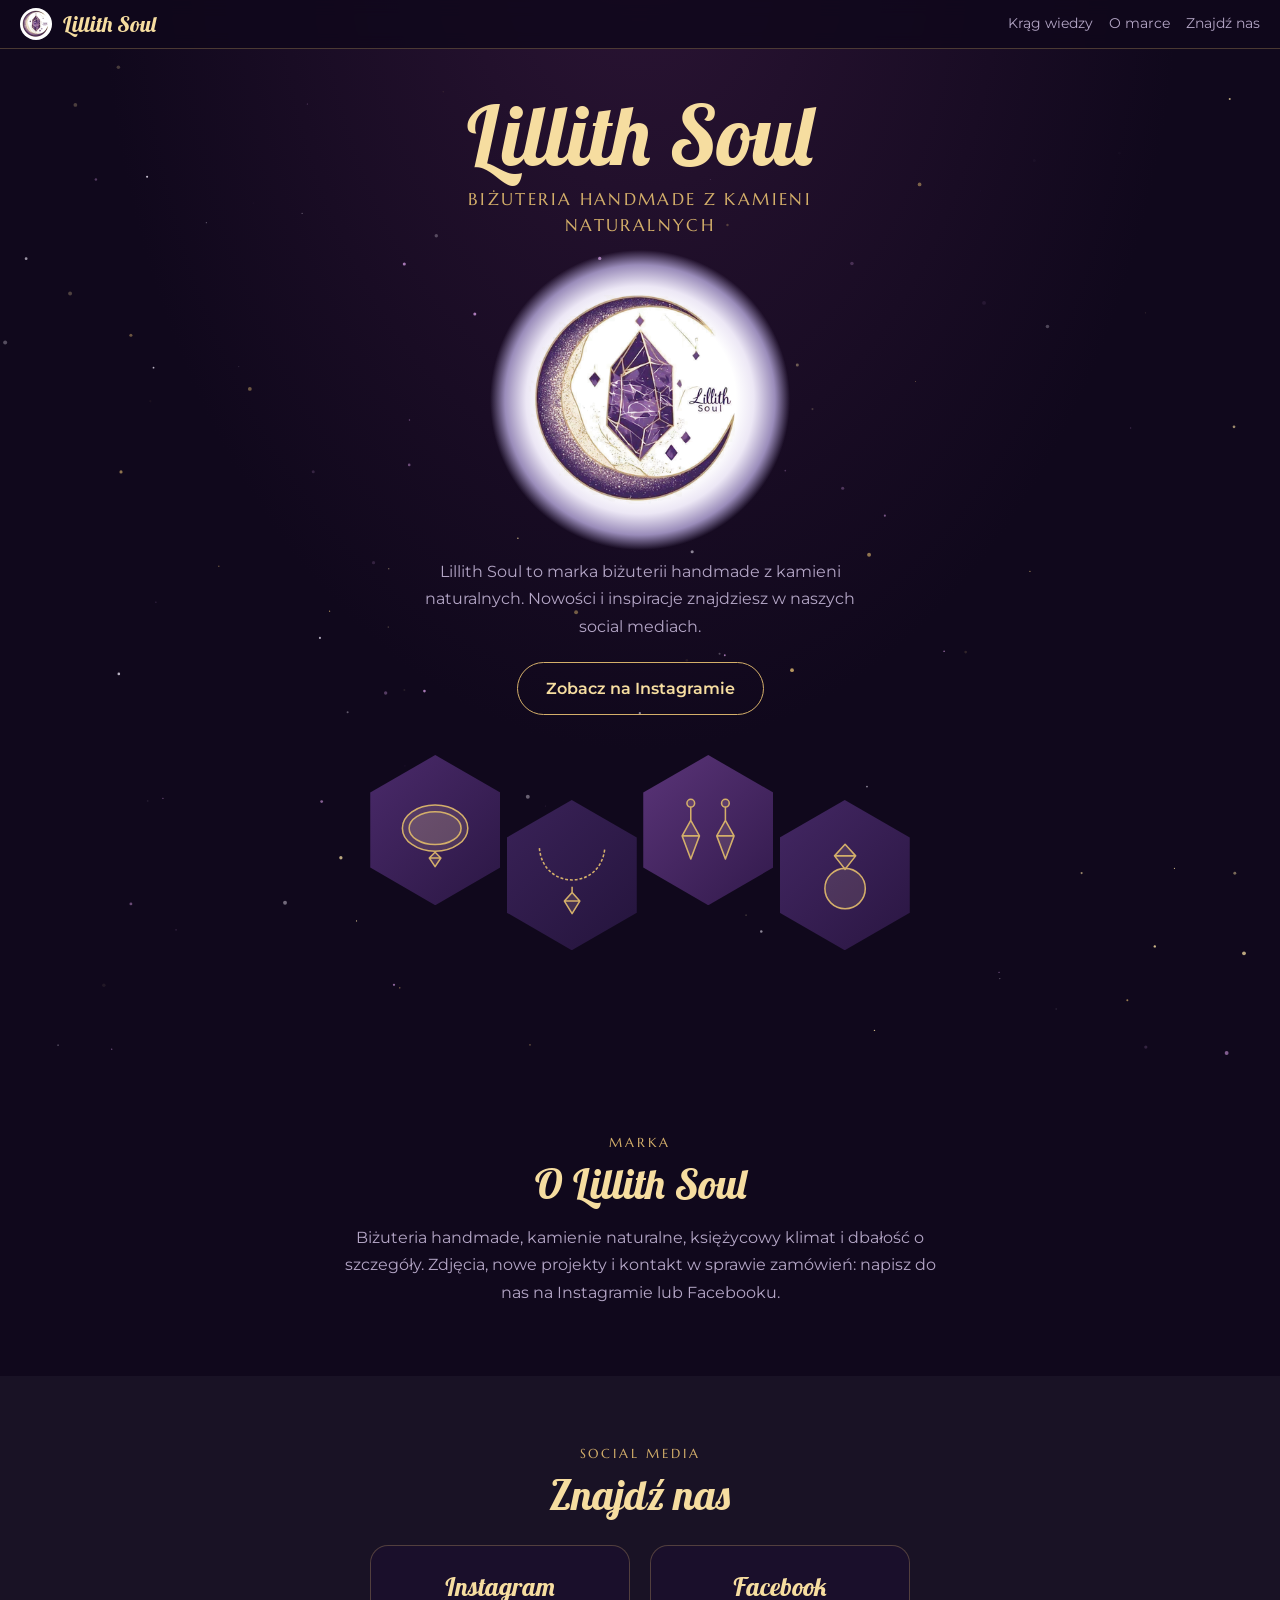
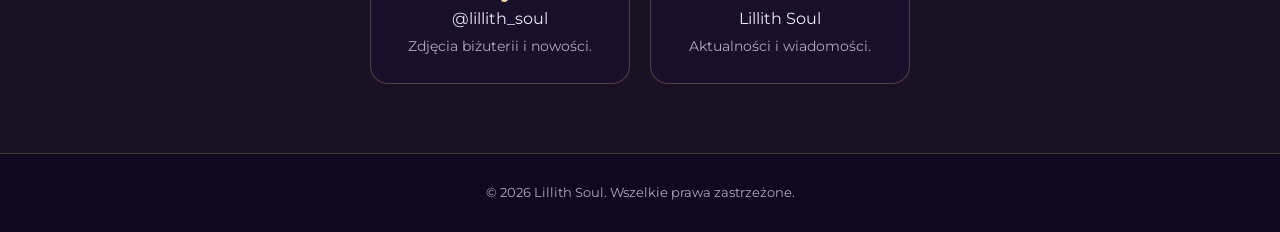
==== index.html @ b6d74898 "Publish site: Agat photo, WebP images" ====
<!doctype html>
<html lang="pl">
<head>
  <meta charset="utf-8">
  <meta name="viewport" content="width=device-width, initial-scale=1">
  <title>Lillith Soul: biżuteria handmade z kamieni naturalnych</title>
  <meta name="description" content="Lillith Soul to marka biżuterii handmade z kamieni naturalnych. Zobacz nas na Instagramie i Facebooku.">
  <meta name="theme-color" content="#10081C">
  <link rel="icon" type="image/png" href="images/favicon.png">
  <link rel="canonical" href="https://lillith-soul.github.io/">

  <meta property="og:type" content="website">
  <meta property="og:url" content="https://lillith-soul.github.io/">
  <meta property="og:locale" content="pl_PL">
  <meta property="og:site_name" content="Lillith Soul">
  <meta property="og:title" content="Lillith Soul">
  <meta property="og:description" content="Biżuteria handmade z kamieni naturalnych.">
  <meta property="og:image" content="https://lillith-soul.github.io/images/emblem.png">
  <link rel="preconnect" href="https://fonts.googleapis.com">
  <link rel="preconnect" href="https://fonts.gstatic.com" crossorigin>
  <link href="https://fonts.googleapis.com/css2?family=Lobster+Two:ital,wght@1,700&family=Marcellus&family=Montserrat:wght@400;600&display=swap" rel="stylesheet">
  <link rel="stylesheet" href="style.css">
  <script>document.documentElement.classList.add('js')</script>
  <script src="script.js" defer></script>
</head>
<body>
  <div class="progress" aria-hidden="true"></div>

  <nav class="nav" aria-label="Menu główne">
    <a class="nav-brand" href="#top"><img src="images/emblem-64.webp" width="32" height="32" alt=""><span>Lillith Soul</span></a>
    <div class="nav-right">

      <a href="krag-wiedzy/">Krąg wiedzy</a>
      <a href="#about">O marce</a>
      <a href="#follow">Znajdź nas</a>

    </div>
  </nav>

  <header class="hero" id="top">
    <canvas class="hero-sky" aria-hidden="true"></canvas>
    <div class="hero-grid">
      <div class="hero-text">
        <h1 class="reveal">Lillith Soul</h1>
        <p class="lead reveal">Biżuteria handmade z kamieni naturalnych</p>
        <div class="emblem-glow" data-parallax="16"><img class="emblem" src="images/emblem-720.webp" srcset="images/emblem-360.webp 360w, images/emblem-720.webp 720w" sizes="(max-width: 400px) 70vw, 252px" width="720" height="720" alt="Logo Lillith Soul: fioletowy półksiężyc i ametyst" fetchpriority="high" decoding="async"></div>
        <p class="intro reveal">Lillith Soul to marka biżuterii handmade z kamieni naturalnych. Nowości i inspiracje znajdziesz w naszych social mediach.</p>
        <a class="btn reveal" href="https://www.instagram.com/lillith_soul" rel="noopener">Zobacz na Instagramie</a>
      </div>
      <div class="hexes" aria-hidden="true">
        <div class="hex hx1" data-parallax="22"><svg viewBox="0 0 100 100"><!-- bracelet --><ellipse cx="50" cy="48" rx="34" ry="24"/><ellipse cx="50" cy="48" rx="27" ry="17"/><path d="M50 73 56 79 50 88 44 79Z M44 79H56"/></svg></div>
        <div class="hex hx2" data-parallax="30"><svg viewBox="0 0 100 100"><!-- necklace --><path d="M16 22C20 66 80 66 84 22" fill="none" stroke-dasharray="3 2"/><path d="M50 62V68 M50 68 58 77 50 90 42 77Z M42 77H58"/></svg></div>
        <div class="hex hx3" data-parallax="14"><svg viewBox="0 0 100 100"><!-- earrings --><circle cx="32" cy="22" r="4"/><path d="M32 26V40 M32 40 41 56 32 80 23 56Z M23 56H41"/><circle cx="68" cy="22" r="4"/><path d="M68 26V40 M68 40 77 56 68 80 59 56Z M59 56H77"/></svg></div>
        <div class="hex hx4" data-parallax="26"><svg viewBox="0 0 100 100"><!-- ring --><circle cx="50" cy="64" r="21"/><path d="M50 18 61 30 50 44 39 30Z M39 30H61"/></svg></div>
      </div>
    </div>
  </header>

  <section class="section" id="about">
    <p class="eyebrow reveal">Marka</p>
    <h2 class="reveal">O Lillith Soul</h2>
    <p class="text reveal">Biżuteria handmade, kamienie naturalne, księżycowy klimat i dbałość o szczegóły. Zdjęcia, nowe projekty i kontakt w sprawie zamówień: napisz do nas na Instagramie lub Facebooku.</p>
  </section>

  <section class="section alt" id="follow">
    <p class="eyebrow reveal">Social media</p>
    <h2 class="reveal">Znajdź nas</h2>
    <div class="cards">
      <a class="card reveal" href="https://www.instagram.com/lillith_soul" rel="noopener"><strong>Instagram</strong><span>@lillith_soul</span><em>Zdjęcia biżuterii i nowości.</em></a>
      <a class="card reveal" href="https://www.facebook.com/profile.php?id=61554640782838" rel="noopener"><strong>Facebook</strong><span>Lillith Soul</span><em>Aktualności i wiadomości.</em></a>
    </div>
  </section>

  <footer class="footer"><p>&copy; 2026 Lillith Soul. Wszelkie prawa zastrzeżone.</p></footer>

  <dialog class="lightbox"><button type="button" class="lightbox-close" aria-label="Zamknij">&times;</button><img alt=""></dialog>
</body>
</html>
---- style.css ----
:root{--bg:#10081c;--bg2:#1a0f2b;--gold:#d4af6a;--gold-l:#f6dda0;--text:#efe8f6;--muted:#b4a6c6;--line:rgba(212,175,106,.3)}
*{box-sizing:border-box}html{scroll-behavior:smooth;background:#10081c}
body{margin:0;min-height:100vh;color:var(--text);font:400 16px/1.7 Montserrat,system-ui,sans-serif;background:radial-gradient(ellipse at 50% -10%,#2b1434 0,var(--bg) 60%) fixed}
h1,h2{margin:0;font-weight:400}
a{color:inherit;text-decoration:none}
.nav{position:sticky;top:0;z-index:5;display:flex;justify-content:space-between;align-items:center;gap:12px;padding:8px 20px;background:rgba(16,8,28,.85);backdrop-filter:blur(8px);border-bottom:1px solid var(--line)}
.nav-brand{display:flex;align-items:center;gap:10px;font:italic 700 1.4rem "Lobster Two",cursive;color:var(--gold-l)}
.nav-brand img{background:#fff;border-radius:50%}
.nav-right{display:flex;align-items:center;gap:16px;font-size:.85rem;flex-wrap:wrap;justify-content:flex-end}
.nav-right a{color:var(--muted)}.nav-right a:hover,.nav-right a[aria-current]{color:var(--gold-l)}
.hero{padding:40px 20px 70px}
.hero-grid{max-width:1000px;margin:0 auto;display:grid;grid-template-columns:1fr;justify-items:center;gap:40px}
.hero-text{text-align:center}
.hero h1{font:italic 700 clamp(3.2rem,8vw,5.2rem)/1.1 "Lobster Two",cursive;color:var(--gold-l)}
.lead{font:400 1.05rem/1.6 Marcellus,Georgia,serif;letter-spacing:.14em;text-transform:uppercase;color:var(--gold);margin:6px auto 10px;max-width:420px}
.emblem-glow{width:min(300px,80vw);aspect-ratio:1;margin:0 auto;display:grid;place-items:center;background:radial-gradient(circle closest-side,#fff 0,#fff 64%,#ece7f5 76%,#9a8cba 90%,rgba(90,70,140,0) 100%)}
.emblem{width:84%;height:auto}
.intro{max-width:460px;margin:8px auto 22px;color:var(--muted)}
.btn{display:inline-block;padding:12px 28px;border-radius:999px;border:1px solid var(--gold);color:var(--gold-l);font-weight:600;transition:.2s}
.btn:hover{background:var(--gold);color:var(--bg)}
/* hexagon cluster, echoing the Facebook banner (pointy-top hexagons, decorative) */
.hexes{--w:130px;--h:calc(var(--w)*1.1547);display:flex;justify-content:center;align-items:flex-start;gap:calc(var(--w)*.05);padding-bottom:calc(var(--h)*.3);margin:0 auto}
.hex{width:var(--w);height:var(--h);clip-path:polygon(50% 0,100% 25%,100% 75%,50% 100%,0 75%,0 25%);display:grid;place-items:center}
.hex svg{width:74%;fill:rgba(246,221,160,.12);stroke:var(--gold);stroke-width:1.6;stroke-linejoin:round;fill-rule:evenodd}
.hx1{background:linear-gradient(135deg,#4a2a6a,#2b1744)}
.hx2{margin-top:calc(var(--h)*.3);background:linear-gradient(135deg,#3a2258,#24143c)}
.hx3{background:linear-gradient(135deg,#5a3478,#321a4c)}
.hx4{margin-top:calc(var(--h)*.3);background:linear-gradient(135deg,#432763,#2a1642)}
.section{padding:70px 20px;text-align:center}.alt{background:rgba(255,255,255,.04)}
.eyebrow{margin:0 0 6px;font:400 .8rem Marcellus,serif;letter-spacing:.22em;text-transform:uppercase;color:var(--gold)}
.section h2{font:italic 700 2.6rem "Lobster Two",cursive;margin-bottom:14px;color:var(--gold-l)}
.text{max-width:620px;margin:0 auto;color:var(--muted)}
.cards{display:flex;gap:20px;justify-content:center;flex-wrap:wrap;margin-top:24px}
.card{display:flex;flex-direction:column;gap:2px;width:260px;padding:24px;border:1px solid var(--line);border-radius:18px;background:var(--bg2);transition:.2s}
.card:hover{border-color:var(--gold);box-shadow:0 10px 30px rgba(0,0,0,.35),0 0 24px rgba(212,175,106,.12)}
.card strong{font:italic 700 1.6rem "Lobster Two",cursive;color:var(--gold-l)}
.card em{font-style:normal;color:var(--muted);font-size:.9rem}
.footer{padding:28px 20px;text-align:center;color:var(--muted);font-size:.8rem;border-top:1px solid var(--line)}
.footer p{margin:0}
/* interactivity */
.progress{position:fixed;top:0;left:0;right:0;height:3px;z-index:20;background:linear-gradient(90deg,var(--gold),var(--gold-l));transform:scaleX(0);transform-origin:left}
.nav.is-scrolled{box-shadow:0 6px 24px rgba(0,0,0,.4)}
.nav-right a.is-current{color:var(--gold-l)}
.hero{position:relative;overflow:hidden}
.hero-sky{position:absolute;inset:0;width:100%;height:100%;pointer-events:none}
.hero-grid{position:relative;z-index:1}
.js .reveal{opacity:0;translate:0 24px;transition:opacity .7s var(--d,0s),translate .7s var(--d,0s)}
.js .reveal.is-in{opacity:1;translate:0 0}
.hex{animation:hexfloat 7s ease-in-out infinite;transition:filter .3s}
.hx2{animation-delay:-1.8s}.hx3{animation-delay:-3.6s}.hx4{animation-delay:-5.4s}
.hex:hover{filter:brightness(1.25)}
@keyframes hexfloat{50%{transform:translateY(-8px)}}
.card{position:relative;overflow:hidden;transform:perspective(900px) rotateX(var(--rx,0deg)) rotateY(var(--ry,0deg));transition:transform .15s ease-out,border-color .2s,box-shadow .2s}
.card::after{content:"";position:absolute;inset:0;pointer-events:none;opacity:0;transition:opacity .25s;background:radial-gradient(circle at var(--mx,50%) var(--my,50%),rgba(246,221,160,.16),transparent 55%)}
.card:hover::after{opacity:1}
.is-hidden{display:none!important}
.filters{display:flex;gap:10px;justify-content:center;flex-wrap:wrap;margin:6px 0 8px}
.chip{font:600 .85rem Montserrat,sans-serif;padding:8px 18px;border-radius:999px;border:1px solid var(--line);background:transparent;color:var(--muted);cursor:pointer;transition:.2s}
.chip:hover{border-color:var(--gold);color:var(--gold-l)}
.chip.is-active{background:var(--gold);border-color:var(--gold);color:var(--bg)}
.grid{max-width:1000px;margin:24px auto 0;display:grid;grid-template-columns:repeat(auto-fit,minmax(260px,300px));justify-content:center;gap:22px;text-align:left}
.grid .card{width:auto;gap:10px}
.grid .card h3{margin:0;font:italic 700 1.5rem "Lobster Two",cursive;color:var(--gold-l)}
.grid .card p{margin:0;color:var(--muted);font-size:.92rem}
.grid .btn{align-self:flex-start;margin-top:auto;padding:9px 20px;font-size:.85rem}
.card-media{display:block;width:100%;padding:0;border:0;background:none;border-radius:12px;overflow:hidden;cursor:zoom-in}
.card-media img{display:block;width:100%;aspect-ratio:1;object-fit:cover;transition:transform .5s}
.card:hover .card-media img{transform:scale(1.05)}
.lightbox{border:0;padding:0;background:transparent;max-width:min(92vw,900px);max-height:92vh;overflow:visible}
.lightbox::backdrop{background:rgba(10,4,20,.88)}
.lightbox img{display:block;max-width:100%;max-height:88vh;border-radius:12px;margin:auto}
.lightbox-close{position:absolute;top:-14px;right:-14px;width:36px;height:36px;border-radius:50%;border:1px solid var(--gold);background:var(--bg);color:var(--gold-l);font-size:1.3rem;line-height:1;cursor:pointer}
@media (prefers-reduced-motion:reduce){.hex{animation:none}.card{transition:none}.js .reveal{opacity:1;translate:none;transition:none}}
@media (max-width:820px){
  .hero-grid{gap:24px}
  .hexes{--w:68px}
}
/* "Krag wiedzy" page */
.page{max-width:1000px;margin:0 auto;padding:70px 20px 90px;text-align:center}
.page-title{font:italic 700 clamp(3rem,8vw,4.6rem)/1.15 "Lobster Two",cursive;color:var(--gold-l);margin:0 0 24px}
.page .text{max-width:560px;margin:0 auto 36px;color:var(--muted)}
.article{text-align:left;margin:0 0 36px;padding:26px;border:1px solid var(--line);border-radius:18px;background:var(--bg2)}
.article h2{margin:0 0 10px;font:italic 700 1.7rem "Lobster Two",cursive;color:var(--gold-l)}
.article p{margin:0 0 12px;color:var(--muted)}
.article p:last-child{margin-bottom:0}
.kcols{display:grid;grid-template-columns:210px 1fr;gap:44px;margin:34px 0 40px;text-align:left}
.kcats{display:flex;flex-direction:column;gap:1px;align-self:start;max-height:max(240px,calc(100vh - 370px));overflow-y:auto;overscroll-behavior:contain;padding-right:6px;padding-bottom:18px;scrollbar-width:thin;scrollbar-color:rgba(212,175,106,.45) transparent;-webkit-mask-image:linear-gradient(#000 calc(100% - 26px),transparent);mask-image:linear-gradient(#000 calc(100% - 26px),transparent)}
.kcats::-webkit-scrollbar{width:5px}.kcats::-webkit-scrollbar-thumb{background:rgba(212,175,106,.45);border-radius:3px}
.kcats a{padding:6px 14px;border-left:2px solid var(--line);color:var(--muted);font:400 1rem Marcellus,Georgia,serif;letter-spacing:.06em;transition:.2s}
.kcats a:hover{color:var(--gold-l);border-left-color:var(--gold)}
.kcats a.is-active{color:var(--gold-l);border-left-color:var(--gold);background:linear-gradient(90deg,rgba(212,175,106,.14),transparent)}
.kpanel h2{margin:0 0 14px;font:italic 700 2.1rem "Lobster Two",cursive;color:var(--gold-l)}
.kpanel .text{margin:0;max-width:none;color:var(--muted)}
.kpanel .article{margin:0 0 22px}
.kpanel .article h3{margin:0 0 10px;font:italic 700 1.4rem "Lobster Two",cursive;color:var(--gold-l)}
.kpanel[hidden]{display:none}
@media (max-width:700px){
  .kcols{grid-template-columns:1fr;gap:20px}
  .kcats{flex-direction:row;flex-wrap:wrap;max-height:none;overflow:visible;padding:0;-webkit-mask-image:none;mask-image:none}
  .kcats a{border-left:0;border-bottom:2px solid var(--line);padding:8px 14px}
  .kcats a:hover,.kcats a.is-active{border-bottom-color:var(--gold)}
}
.kcats a{font-size:.95rem}
.ksearch{display:none;max-width:460px;margin:26px auto 0}
.js .ksearch{display:block}
.ksearch input{width:100%;padding:12px 20px;border-radius:999px;border:1px solid var(--line);background:var(--bg2);color:var(--text);font:400 1rem Montserrat,sans-serif;outline:none;transition:border-color .2s,box-shadow .2s}
.ksearch input::placeholder{color:var(--muted)}
.ksearch input:focus{border-color:var(--gold);box-shadow:0 0 0 3px rgba(212,175,106,.15)}
.knone[hidden]{display:none}
/* stone description: text on the left, picture on the right */
.kstone{display:grid;grid-template-columns:1fr minmax(240px,420px);gap:40px;align-items:start}
.ksub{margin:0 0 16px;font:italic 700 1.7rem/1.2 "Lobster Two",cursive;color:var(--gold)}
.kdesc{margin:0 0 12px;color:var(--text);font-size:1.02rem;line-height:1.85}
.kstone-img{margin:0}
.kstone-img img{display:block;width:100%;height:auto;filter:drop-shadow(0 14px 28px rgba(0,0,0,.5))}
@media (max-width:700px){
  .kstone{grid-template-columns:1fr;gap:24px}
  .kstone-img{max-width:280px;margin:0 auto}
}
/* real photos (black studio background): blend the black into the page, round the corners */
.kstone-img.is-photo img{filter:none;mix-blend-mode:screen;border-radius:14px}
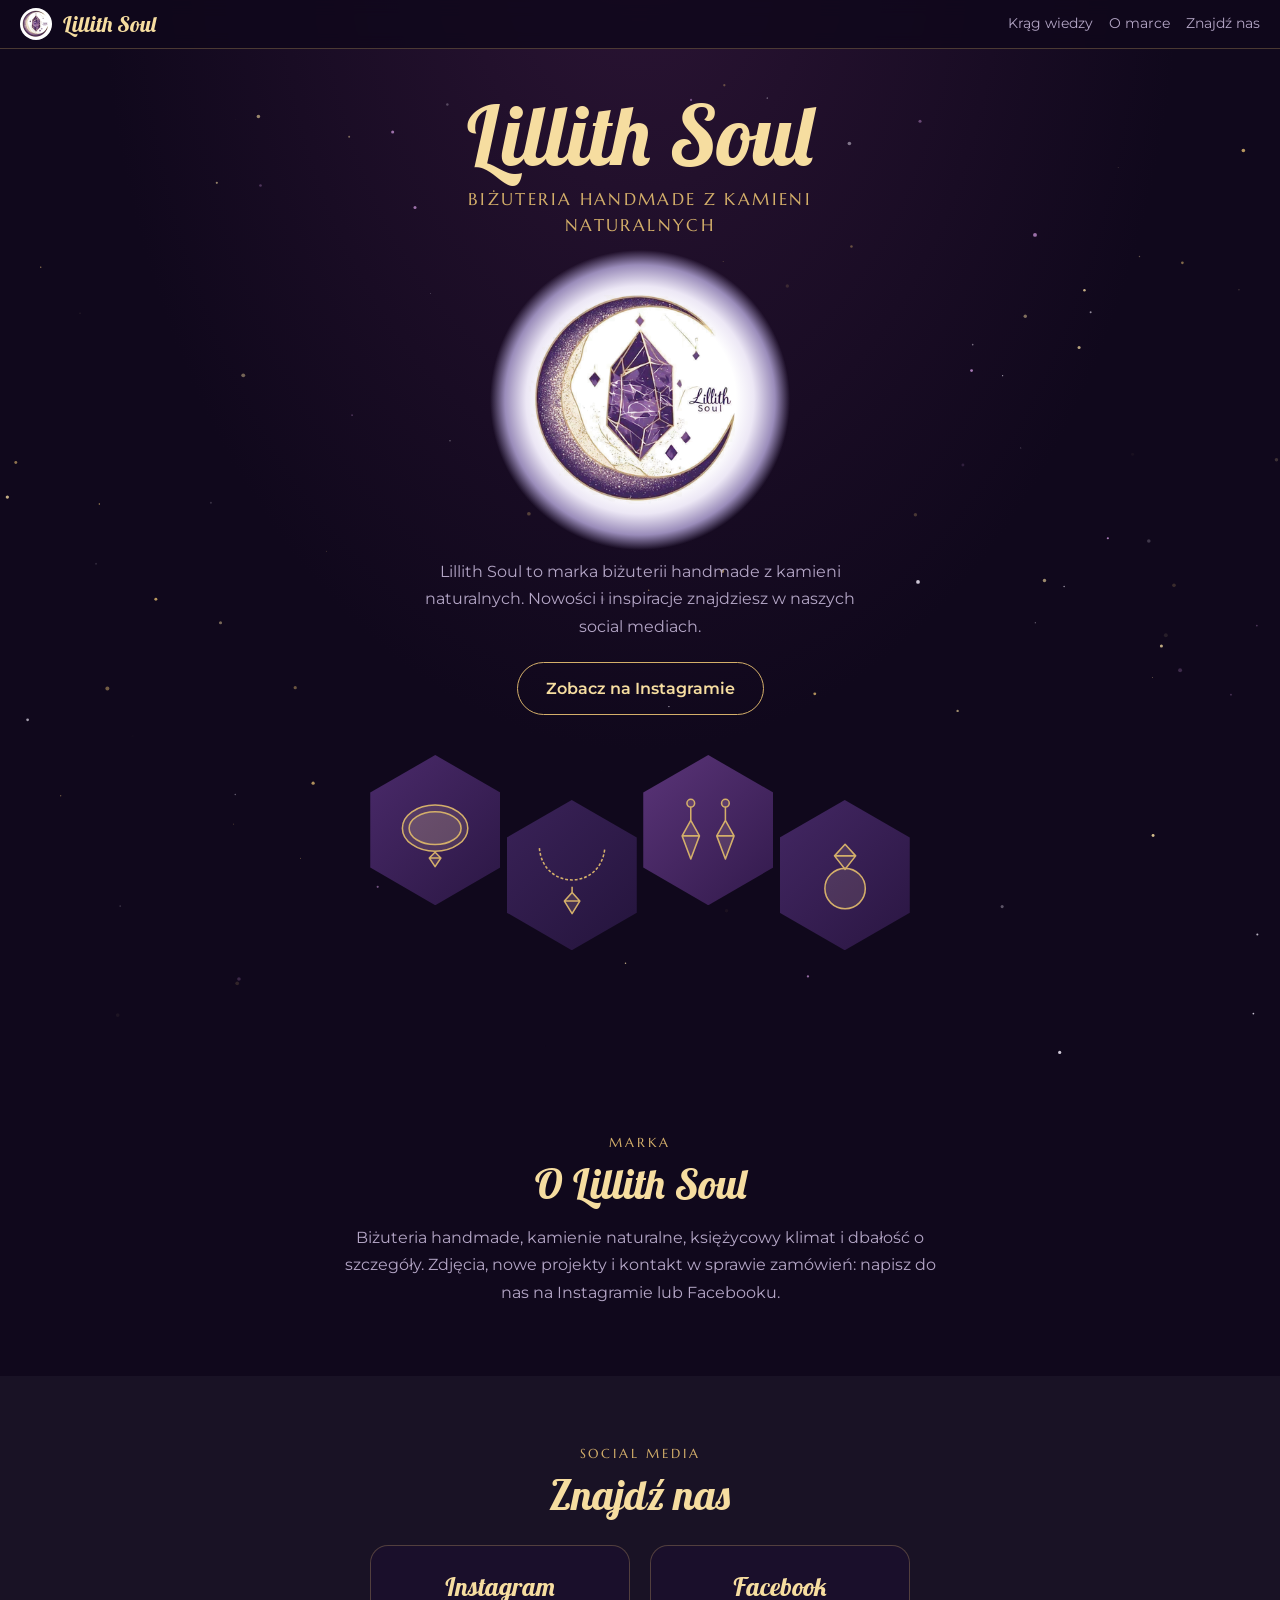
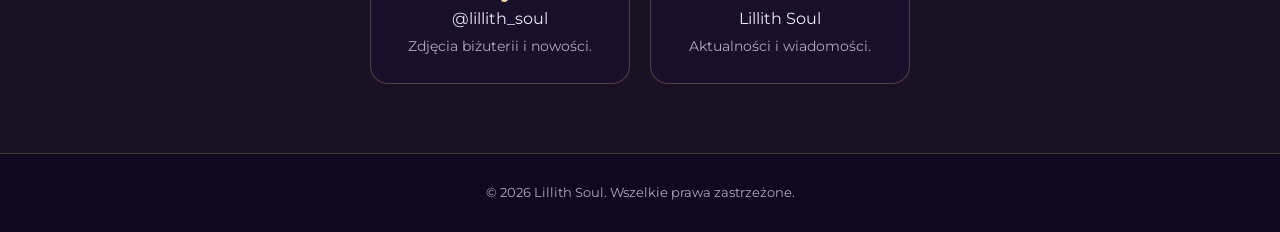
==== commit 1e899cb2: "Home: earrings hexagon opens a photo" ====
--- a/index.html
+++ b/index.html
@@ -50,7 +50,7 @@
       <div class="hexes" aria-hidden="true">
         <div class="hex hx1" data-parallax="22"><svg viewBox="0 0 100 100"><!-- bracelet --><ellipse cx="50" cy="48" rx="34" ry="24"/><ellipse cx="50" cy="48" rx="27" ry="17"/><path d="M50 73 56 79 50 88 44 79Z M44 79H56"/></svg></div>
         <div class="hex hx2" data-parallax="30"><svg viewBox="0 0 100 100"><!-- necklace --><path d="M16 22C20 66 80 66 84 22" fill="none" stroke-dasharray="3 2"/><path d="M50 62V68 M50 68 58 77 50 90 42 77Z M42 77H58"/></svg></div>
-        <div class="hex hx3" data-parallax="14"><svg viewBox="0 0 100 100"><!-- earrings --><circle cx="32" cy="22" r="4"/><path d="M32 26V40 M32 40 41 56 32 80 23 56Z M23 56H41"/><circle cx="68" cy="22" r="4"/><path d="M68 26V40 M68 40 77 56 68 80 59 56Z M59 56H77"/></svg></div>
+        <button class="hex hx3" data-parallax="14" type="button" data-full="images/jewellery/kolczyki-motyle-800.webp" aria-label="Kolczyki z motylami, czarnymi frędzlami i kamiennymi koralikami" title="Kolczyki z motylami, czarnymi frędzlami i kamiennymi koralikami"><svg viewBox="0 0 100 100"><!-- earrings --><circle cx="32" cy="22" r="4"/><path d="M32 26V40 M32 40 41 56 32 80 23 56Z M23 56H41"/><circle cx="68" cy="22" r="4"/><path d="M68 26V40 M68 40 77 56 68 80 59 56Z M59 56H77"/></svg></button>
         <div class="hex hx4" data-parallax="26"><svg viewBox="0 0 100 100"><!-- ring --><circle cx="50" cy="64" r="21"/><path d="M50 18 61 30 50 44 39 30Z M39 30H61"/></svg></div>
       </div>
     </div>
--- a/style.css
+++ b/style.css
@@ -49,6 +49,8 @@
 .hex{animation:hexfloat 7s ease-in-out infinite;transition:filter .3s}
 .hx2{animation-delay:-1.8s}.hx3{animation-delay:-3.6s}.hx4{animation-delay:-5.4s}
 .hex:hover{filter:brightness(1.25)}
+button.hex{border:0;padding:0;cursor:zoom-in;font:inherit}
+button.hex:focus-visible{outline:2px solid var(--gold-l);outline-offset:-4px}
 @keyframes hexfloat{50%{transform:translateY(-8px)}}
 .card{position:relative;overflow:hidden;transform:perspective(900px) rotateX(var(--rx,0deg)) rotateY(var(--ry,0deg));transition:transform .15s ease-out,border-color .2s,box-shadow .2s}
 .card::after{content:"";position:absolute;inset:0;pointer-events:none;opacity:0;transition:opacity .25s;background:radial-gradient(circle at var(--mx,50%) var(--my,50%),rgba(246,221,160,.16),transparent 55%)}
@@ -76,14 +78,14 @@
   .hexes{--w:68px}
 }
 /* "Krag wiedzy" page */
-.page{max-width:1000px;margin:0 auto;padding:70px 20px 90px;text-align:center}
+.page{max-width:1120px;margin:0 auto;padding:70px 20px 90px;text-align:center}
 .page-title{font:italic 700 clamp(3rem,8vw,4.6rem)/1.15 "Lobster Two",cursive;color:var(--gold-l);margin:0 0 24px}
 .page .text{max-width:560px;margin:0 auto 36px;color:var(--muted)}
 .article{text-align:left;margin:0 0 36px;padding:26px;border:1px solid var(--line);border-radius:18px;background:var(--bg2)}
 .article h2{margin:0 0 10px;font:italic 700 1.7rem "Lobster Two",cursive;color:var(--gold-l)}
 .article p{margin:0 0 12px;color:var(--muted)}
 .article p:last-child{margin-bottom:0}
-.kcols{display:grid;grid-template-columns:210px 1fr;gap:44px;margin:34px 0 40px;text-align:left}
+.kcols{display:grid;grid-template-columns:190px 1fr;gap:36px;margin:34px 0 40px;text-align:left}
 .kcats{display:flex;flex-direction:column;gap:1px;align-self:start;max-height:max(240px,calc(100vh - 370px));overflow-y:auto;overscroll-behavior:contain;padding-right:6px;padding-bottom:18px;scrollbar-width:thin;scrollbar-color:rgba(212,175,106,.45) transparent;-webkit-mask-image:linear-gradient(#000 calc(100% - 26px),transparent);mask-image:linear-gradient(#000 calc(100% - 26px),transparent)}
 .kcats::-webkit-scrollbar{width:5px}.kcats::-webkit-scrollbar-thumb{background:rgba(212,175,106,.45);border-radius:3px}
 .kcats a{padding:6px 14px;border-left:2px solid var(--line);color:var(--muted);font:400 1rem Marcellus,Georgia,serif;letter-spacing:.06em;transition:.2s}
@@ -108,7 +110,7 @@
 .ksearch input:focus{border-color:var(--gold);box-shadow:0 0 0 3px rgba(212,175,106,.15)}
 .knone[hidden]{display:none}
 /* stone description: text on the left, picture on the right */
-.kstone{display:grid;grid-template-columns:1fr minmax(240px,420px);gap:40px;align-items:start}
+.kstone{display:grid;grid-template-columns:1fr minmax(220px,320px);gap:36px;align-items:start}
 .ksub{margin:0 0 16px;font:italic 700 1.7rem/1.2 "Lobster Two",cursive;color:var(--gold)}
 .kdesc{margin:0 0 12px;color:var(--text);font-size:1.02rem;line-height:1.85}
 .kstone-img{margin:0}
@@ -119,3 +121,22 @@
 }
 /* real photos (black studio background): blend the black into the page, round the corners */
 .kstone-img.is-photo img{filter:none;mix-blend-mode:screen;border-radius:14px}
+.kpanel{scroll-margin-top:90px}
+.kstone-solo{grid-template-columns:1fr}
+.kstone-solo .kdesc{max-width:640px}
+.kstone-img.is-photo-light img{border-radius:14px}
+/* extra pictures under a stone description; "cutout" = transparent image with its own reflection, no frame */
+.kgallery{margin:26px 0 0}
+.kgallery img{display:block;width:100%;height:auto;border-radius:14px}
+.kgallery.is-cutout{max-width:640px;margin:10px auto 0}
+.kgallery.is-cutout img{border-radius:0;filter:drop-shadow(0 18px 30px rgba(0,0,0,.35))}
+/* uniform stone pictures: same 4:3 frame, picture in the upper part, faded mirror copy below (unless the file has its own reflection) */
+.kstone-img{margin:0;width:100%}
+.kpic{position:relative;width:100%;aspect-ratio:4/3;overflow:hidden}
+.kstone-img .kpic img{position:absolute;left:0;width:100%;height:76%;top:0;object-fit:contain;object-position:center bottom;border-radius:0;filter:none}
+.kpic.baked img{height:100%;object-position:center}
+.kstone-img .kpic img.krefl{top:76%;transform:scaleY(-1);opacity:.38;-webkit-mask-image:linear-gradient(to top,#000,transparent 55%);mask-image:linear-gradient(to top,#000,transparent 55%);pointer-events:none}
+/* justified text */
+.kdesc,.kpanel .text,.article p{text-align:justify;-webkit-hyphens:auto;hyphens:auto}
+.kdesc,.kpanel .text,.article p{text-justify:inter-word;word-spacing:-.02em}
+.kpic img.kmain{transform:scale(var(--s,1));transform-origin:center 60%}
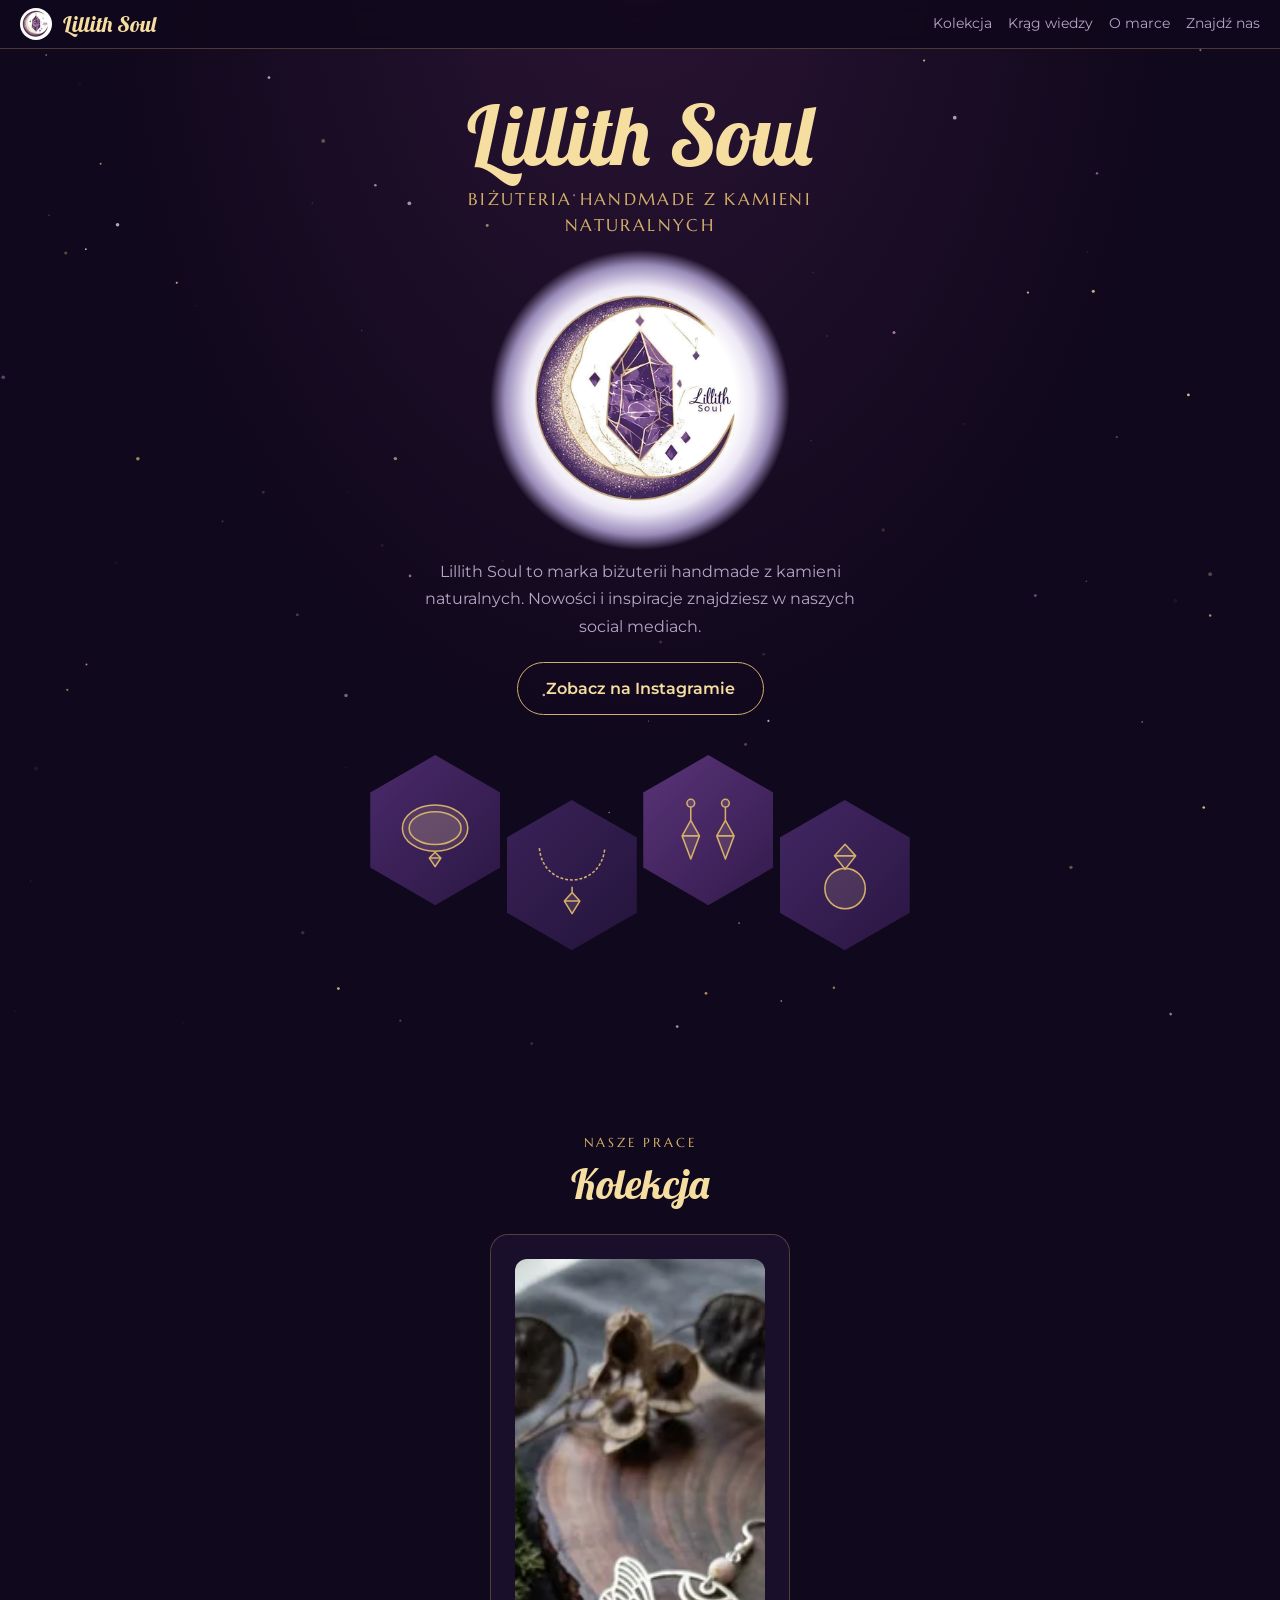
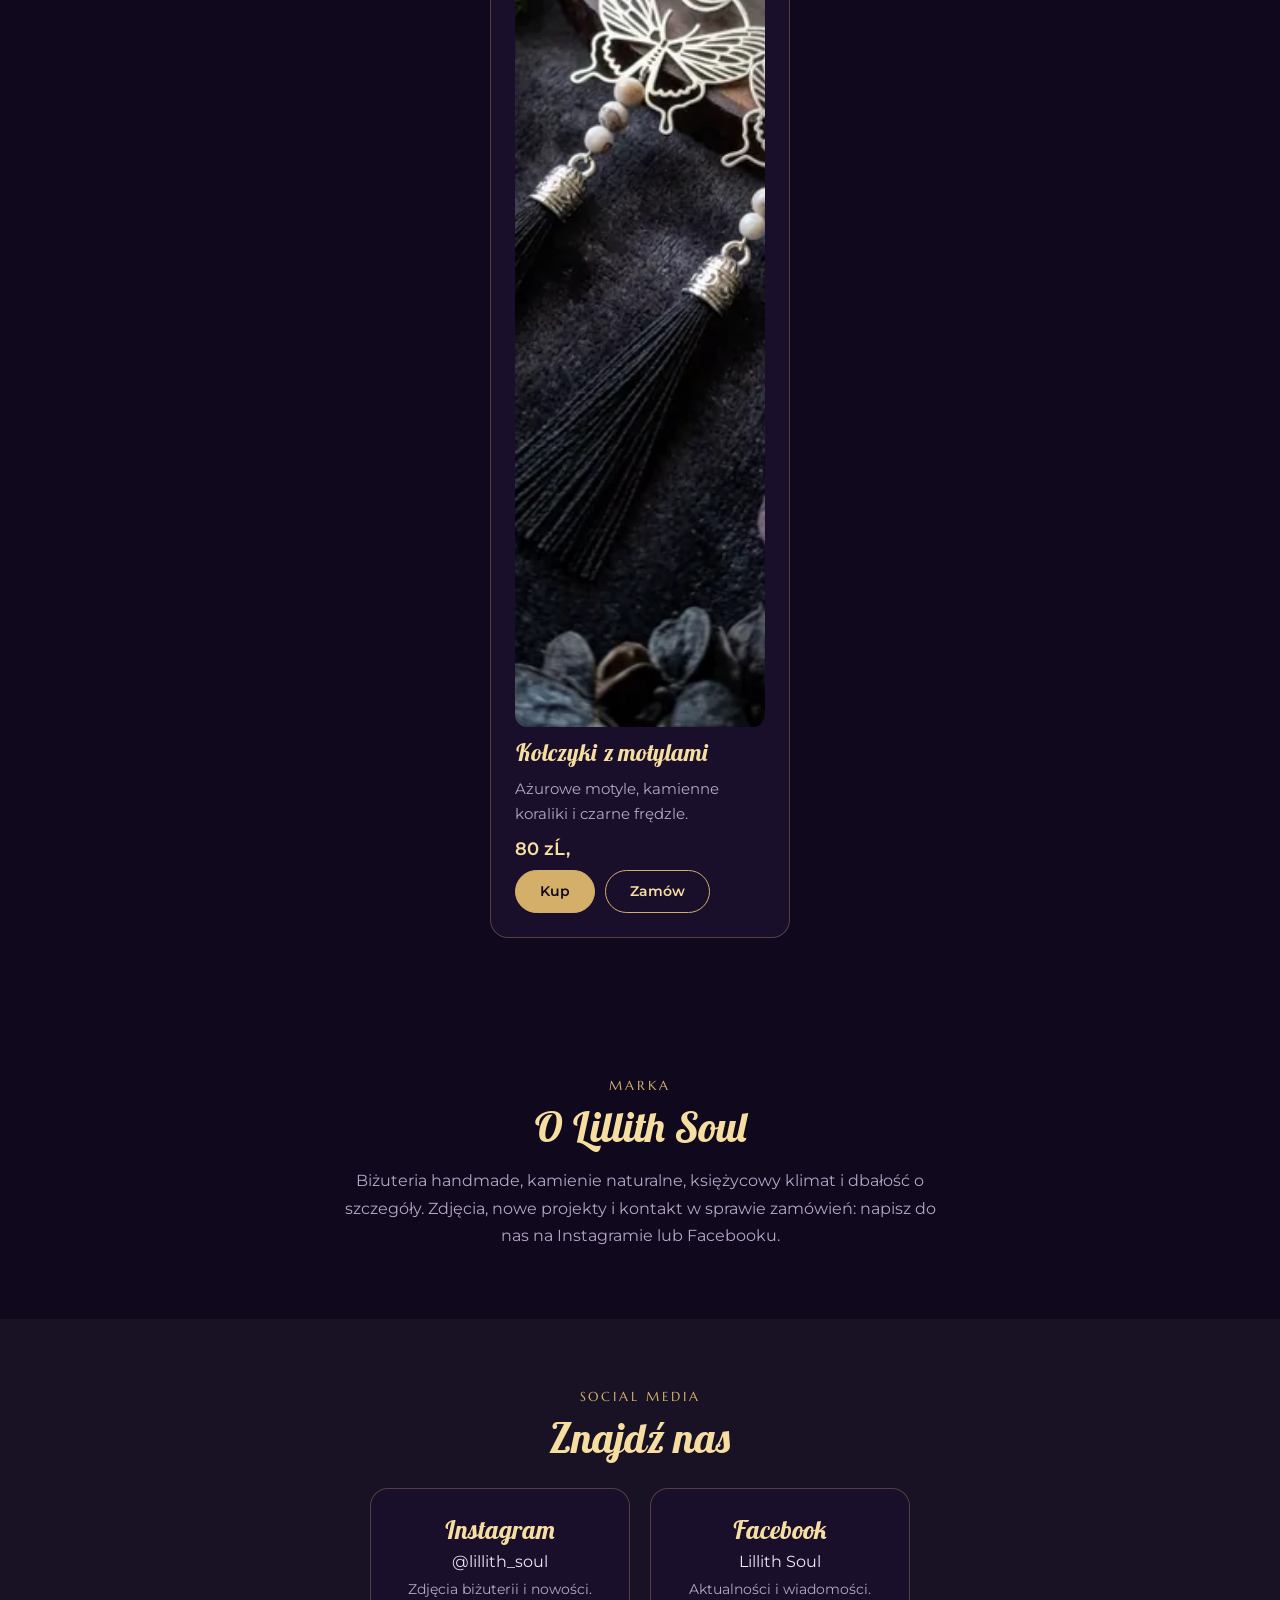
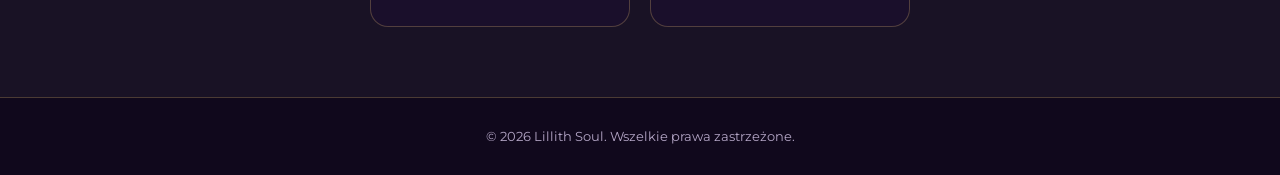
==== commit b93a427a: "Shop: butterfly earrings product" ====
--- a/index.html
+++ b/index.html
@@ -29,7 +29,7 @@
   <nav class="nav" aria-label="Menu główne">
     <a class="nav-brand" href="#top"><img src="images/emblem-64.webp" width="32" height="32" alt=""><span>Lillith Soul</span></a>
     <div class="nav-right">
-
+      <a href="#products">Kolekcja</a>
       <a href="krag-wiedzy/">Krąg wiedzy</a>
       <a href="#about">O marce</a>
       <a href="#follow">Znajdź nas</a>
@@ -56,6 +56,20 @@
     </div>
   </header>
 
+  <section class="section" id="products">
+    <p class="eyebrow reveal">Nasze prace</p>
+    <h2 class="reveal">Kolekcja</h2>
+    <div class="grid">
+      <article class="card reveal" id="p-kolczyki-motyle" data-kind="kolczyki">
+        <button type="button" class="card-media" data-full="images/jewellery/kolczyki-motyle-800.webp" aria-label="Kolczyki z motylami, czarnymi frędzlami i kamiennymi koralikami"><img src="images/jewellery/kolczyki-motyle-800.webp" srcset="images/jewellery/kolczyki-motyle-480.webp 480w, images/jewellery/kolczyki-motyle-800.webp 800w" sizes="(max-width: 600px) 90vw, 300px" width="800" height="1068" alt="Kolczyki z motylami, czarnymi frędzlami i kamiennymi koralikami" loading="lazy" decoding="async"></button>
+        <h3>Kolczyki z motylami</h3>
+        <p>Ażurowe motyle, kamienne koraliki i czarne frędzle.</p>
+        <p class="price">80 zĹ‚</p>
+        <div class="buy"><a class="btn" href="https://ig.me/m/lillith_soul" rel="noopener">Kup</a><a class="btn btn-ghost" href="https://ig.me/m/lillith_soul" rel="noopener">Zamów</a></div>
+      </article>
+    </div>
+  </section>
+
   <section class="section" id="about">
     <p class="eyebrow reveal">Marka</p>
     <h2 class="reveal">O Lillith Soul</h2>
--- a/style.css
+++ b/style.css
@@ -64,7 +64,11 @@
 .grid .card{width:auto;gap:10px}
 .grid .card h3{margin:0;font:italic 700 1.5rem "Lobster Two",cursive;color:var(--gold-l)}
 .grid .card p{margin:0;color:var(--muted);font-size:.92rem}
-.grid .btn{align-self:flex-start;margin-top:auto;padding:9px 20px;font-size:.85rem}
+.grid .card p.price{font:600 1.15rem Montserrat,sans-serif;color:var(--gold-l)}
+.buy{display:flex;gap:10px;margin-top:auto}
+.grid .btn{padding:9px 24px;font-size:.85rem}
+.buy .btn:first-child{background:var(--gold);color:var(--bg)}
+.buy .btn:first-child:hover{background:var(--gold-l)}
 .card-media{display:block;width:100%;padding:0;border:0;background:none;border-radius:12px;overflow:hidden;cursor:zoom-in}
 .card-media img{display:block;width:100%;aspect-ratio:1;object-fit:cover;transition:transform .5s}
 .card:hover .card-media img{transform:scale(1.05)}
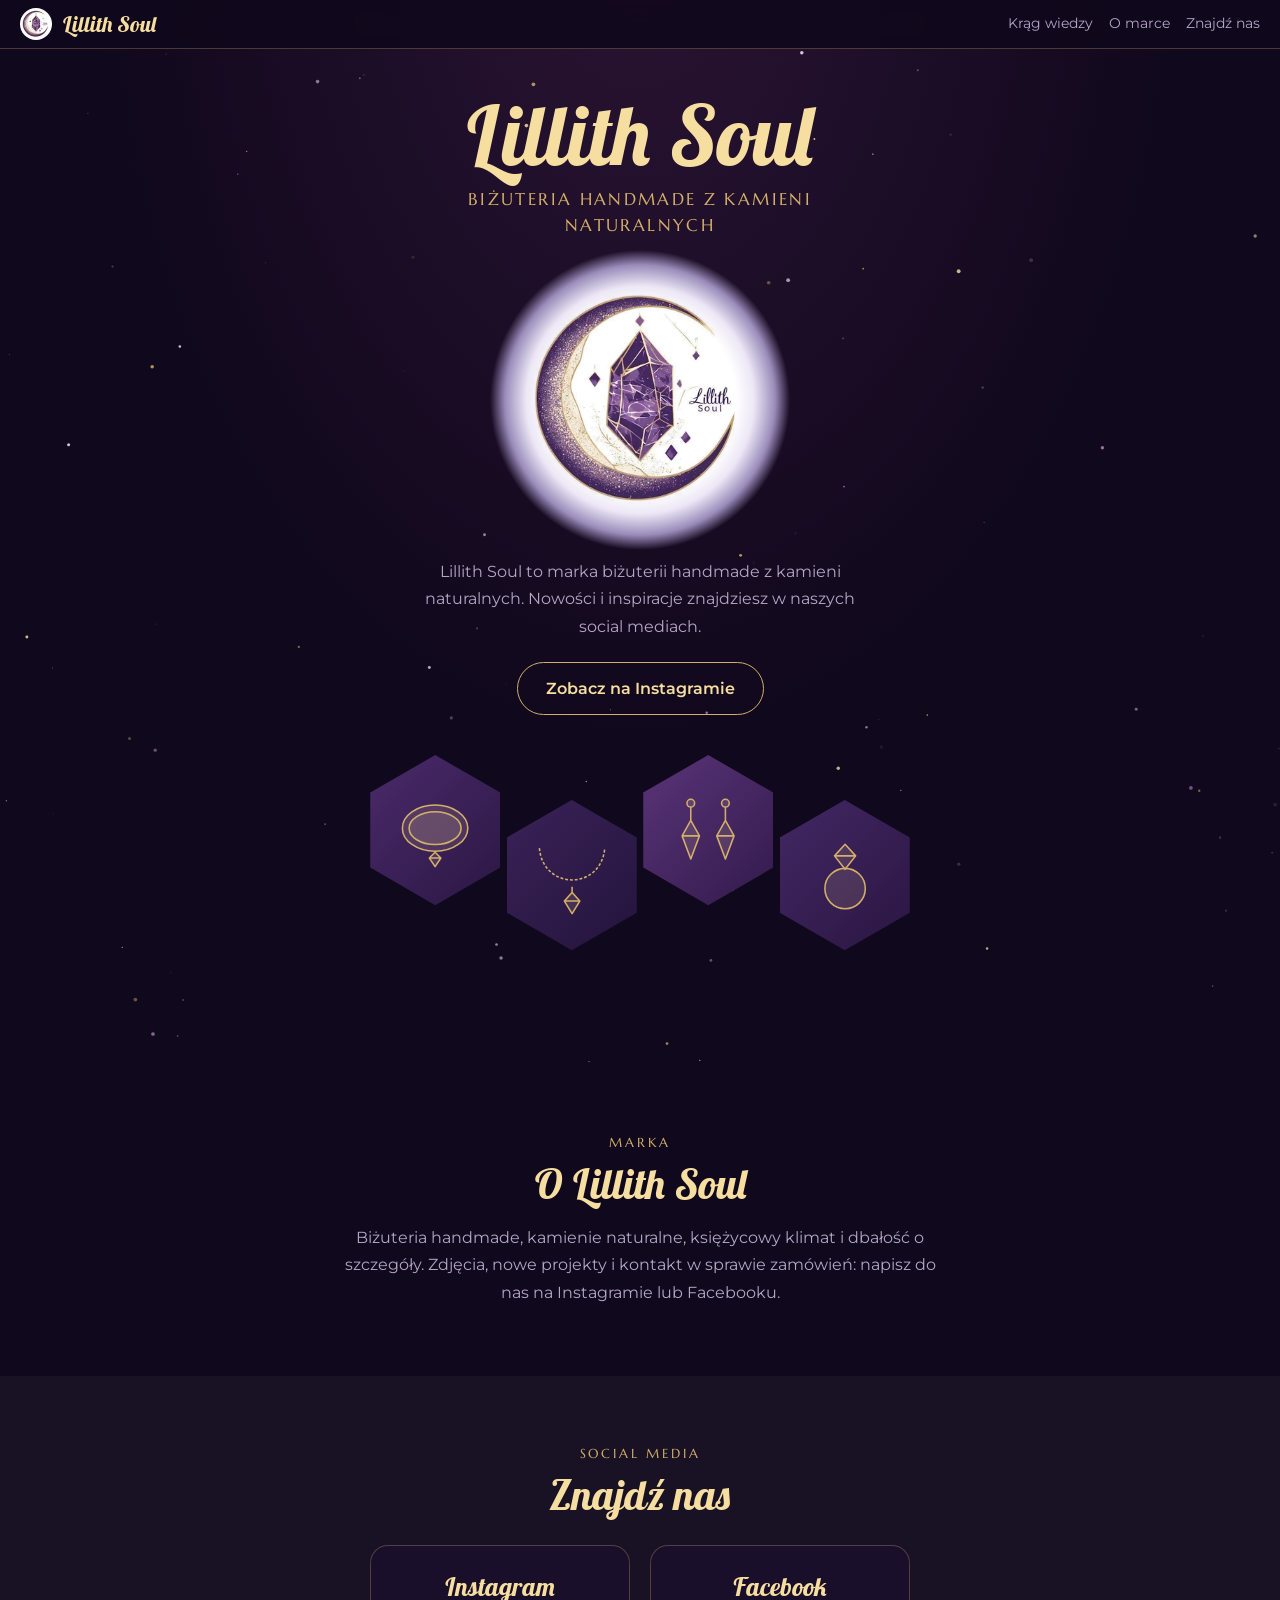
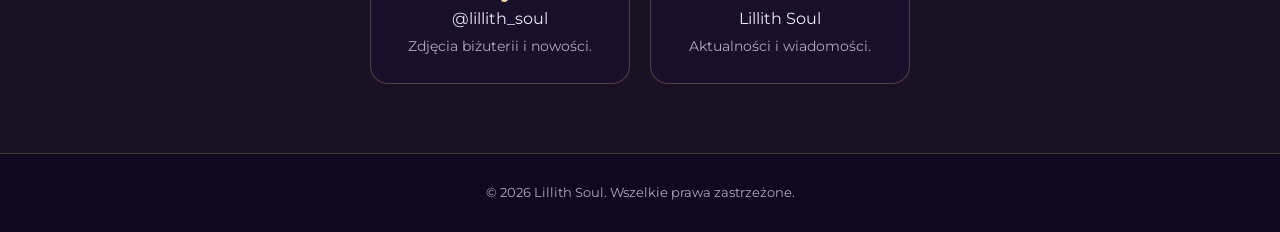
==== commit 831497f6: "Revert "Shop: butterfly earrings product" This reverts commit b93a427a5608e2d1eeb194cf06602ad0dc6086" ====
--- a/index.html
+++ b/index.html
@@ -29,7 +29,7 @@
   <nav class="nav" aria-label="Menu główne">
     <a class="nav-brand" href="#top"><img src="images/emblem-64.webp" width="32" height="32" alt=""><span>Lillith Soul</span></a>
     <div class="nav-right">
-      <a href="#products">Kolekcja</a>
+
       <a href="krag-wiedzy/">Krąg wiedzy</a>
       <a href="#about">O marce</a>
       <a href="#follow">Znajdź nas</a>
@@ -56,20 +56,6 @@
     </div>
   </header>
 
-  <section class="section" id="products">
-    <p class="eyebrow reveal">Nasze prace</p>
-    <h2 class="reveal">Kolekcja</h2>
-    <div class="grid">
-      <article class="card reveal" id="p-kolczyki-motyle" data-kind="kolczyki">
-        <button type="button" class="card-media" data-full="images/jewellery/kolczyki-motyle-800.webp" aria-label="Kolczyki z motylami, czarnymi frędzlami i kamiennymi koralikami"><img src="images/jewellery/kolczyki-motyle-800.webp" srcset="images/jewellery/kolczyki-motyle-480.webp 480w, images/jewellery/kolczyki-motyle-800.webp 800w" sizes="(max-width: 600px) 90vw, 300px" width="800" height="1068" alt="Kolczyki z motylami, czarnymi frędzlami i kamiennymi koralikami" loading="lazy" decoding="async"></button>
-        <h3>Kolczyki z motylami</h3>
-        <p>Ażurowe motyle, kamienne koraliki i czarne frędzle.</p>
-        <p class="price">80 zĹ‚</p>
-        <div class="buy"><a class="btn" href="https://ig.me/m/lillith_soul" rel="noopener">Kup</a><a class="btn btn-ghost" href="https://ig.me/m/lillith_soul" rel="noopener">Zamów</a></div>
-      </article>
-    </div>
-  </section>
-
   <section class="section" id="about">
     <p class="eyebrow reveal">Marka</p>
     <h2 class="reveal">O Lillith Soul</h2>
--- a/style.css
+++ b/style.css
@@ -64,11 +64,7 @@
 .grid .card{width:auto;gap:10px}
 .grid .card h3{margin:0;font:italic 700 1.5rem "Lobster Two",cursive;color:var(--gold-l)}
 .grid .card p{margin:0;color:var(--muted);font-size:.92rem}
-.grid .card p.price{font:600 1.15rem Montserrat,sans-serif;color:var(--gold-l)}
-.buy{display:flex;gap:10px;margin-top:auto}
-.grid .btn{padding:9px 24px;font-size:.85rem}
-.buy .btn:first-child{background:var(--gold);color:var(--bg)}
-.buy .btn:first-child:hover{background:var(--gold-l)}
+.grid .btn{align-self:flex-start;margin-top:auto;padding:9px 20px;font-size:.85rem}
 .card-media{display:block;width:100%;padding:0;border:0;background:none;border-radius:12px;overflow:hidden;cursor:zoom-in}
 .card-media img{display:block;width:100%;aspect-ratio:1;object-fit:cover;transition:transform .5s}
 .card:hover .card-media img{transform:scale(1.05)}
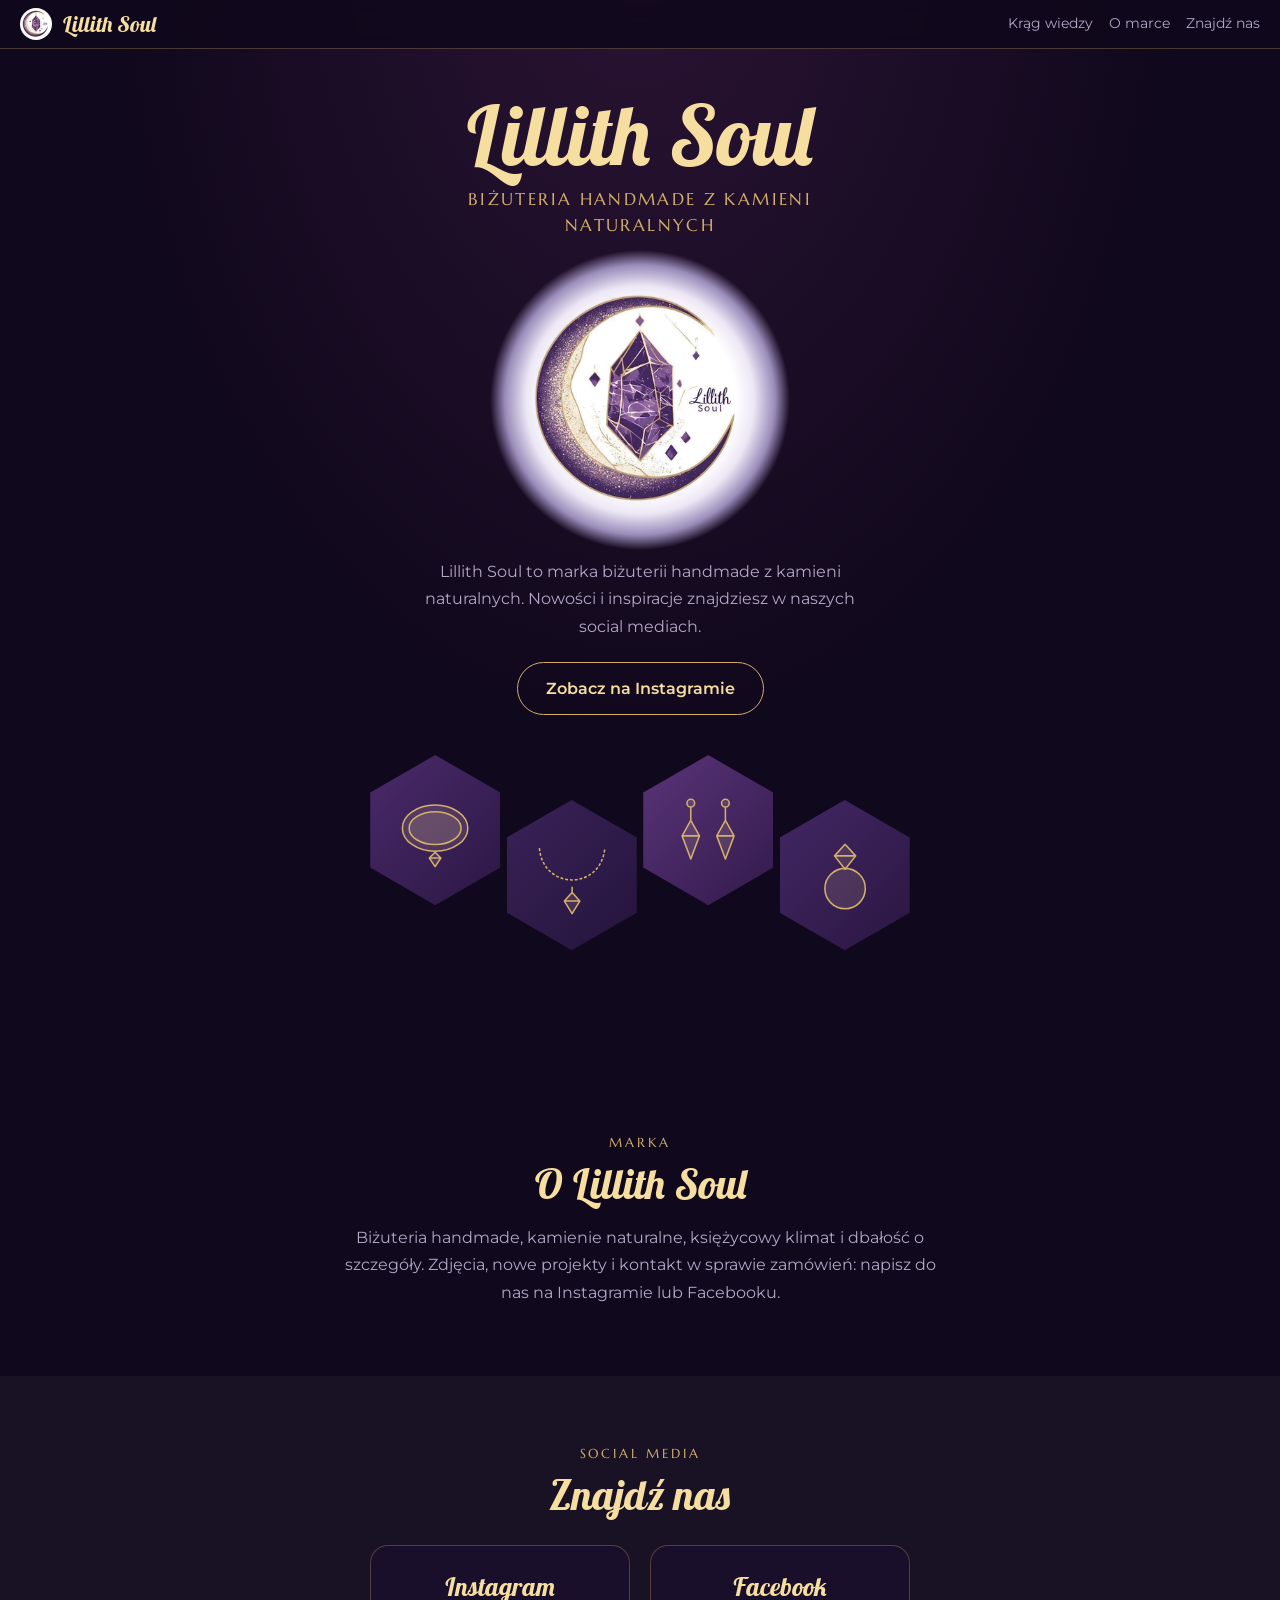
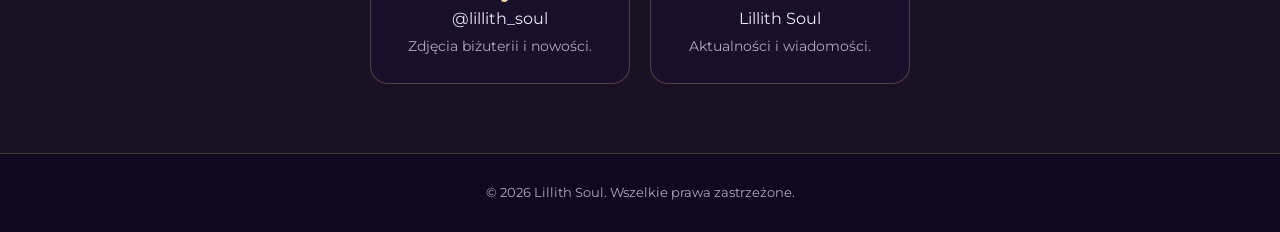
==== commit b3ea9bfd: "Revert "Home: earrings hexagon opens a photo" This reverts commit 1e899cb2dfca292cf8af1ff84083d0a7d9" ====
--- a/index.html
+++ b/index.html
@@ -50,7 +50,7 @@
       <div class="hexes" aria-hidden="true">
         <div class="hex hx1" data-parallax="22"><svg viewBox="0 0 100 100"><!-- bracelet --><ellipse cx="50" cy="48" rx="34" ry="24"/><ellipse cx="50" cy="48" rx="27" ry="17"/><path d="M50 73 56 79 50 88 44 79Z M44 79H56"/></svg></div>
         <div class="hex hx2" data-parallax="30"><svg viewBox="0 0 100 100"><!-- necklace --><path d="M16 22C20 66 80 66 84 22" fill="none" stroke-dasharray="3 2"/><path d="M50 62V68 M50 68 58 77 50 90 42 77Z M42 77H58"/></svg></div>
-        <button class="hex hx3" data-parallax="14" type="button" data-full="images/jewellery/kolczyki-motyle-800.webp" aria-label="Kolczyki z motylami, czarnymi frędzlami i kamiennymi koralikami" title="Kolczyki z motylami, czarnymi frędzlami i kamiennymi koralikami"><svg viewBox="0 0 100 100"><!-- earrings --><circle cx="32" cy="22" r="4"/><path d="M32 26V40 M32 40 41 56 32 80 23 56Z M23 56H41"/><circle cx="68" cy="22" r="4"/><path d="M68 26V40 M68 40 77 56 68 80 59 56Z M59 56H77"/></svg></button>
+        <div class="hex hx3" data-parallax="14"><svg viewBox="0 0 100 100"><!-- earrings --><circle cx="32" cy="22" r="4"/><path d="M32 26V40 M32 40 41 56 32 80 23 56Z M23 56H41"/><circle cx="68" cy="22" r="4"/><path d="M68 26V40 M68 40 77 56 68 80 59 56Z M59 56H77"/></svg></div>
         <div class="hex hx4" data-parallax="26"><svg viewBox="0 0 100 100"><!-- ring --><circle cx="50" cy="64" r="21"/><path d="M50 18 61 30 50 44 39 30Z M39 30H61"/></svg></div>
       </div>
     </div>
--- a/style.css
+++ b/style.css
@@ -49,8 +49,6 @@
 .hex{animation:hexfloat 7s ease-in-out infinite;transition:filter .3s}
 .hx2{animation-delay:-1.8s}.hx3{animation-delay:-3.6s}.hx4{animation-delay:-5.4s}
 .hex:hover{filter:brightness(1.25)}
-button.hex{border:0;padding:0;cursor:zoom-in;font:inherit}
-button.hex:focus-visible{outline:2px solid var(--gold-l);outline-offset:-4px}
 @keyframes hexfloat{50%{transform:translateY(-8px)}}
 .card{position:relative;overflow:hidden;transform:perspective(900px) rotateX(var(--rx,0deg)) rotateY(var(--ry,0deg));transition:transform .15s ease-out,border-color .2s,box-shadow .2s}
 .card::after{content:"";position:absolute;inset:0;pointer-events:none;opacity:0;transition:opacity .25s;background:radial-gradient(circle at var(--mx,50%) var(--my,50%),rgba(246,221,160,.16),transparent 55%)}
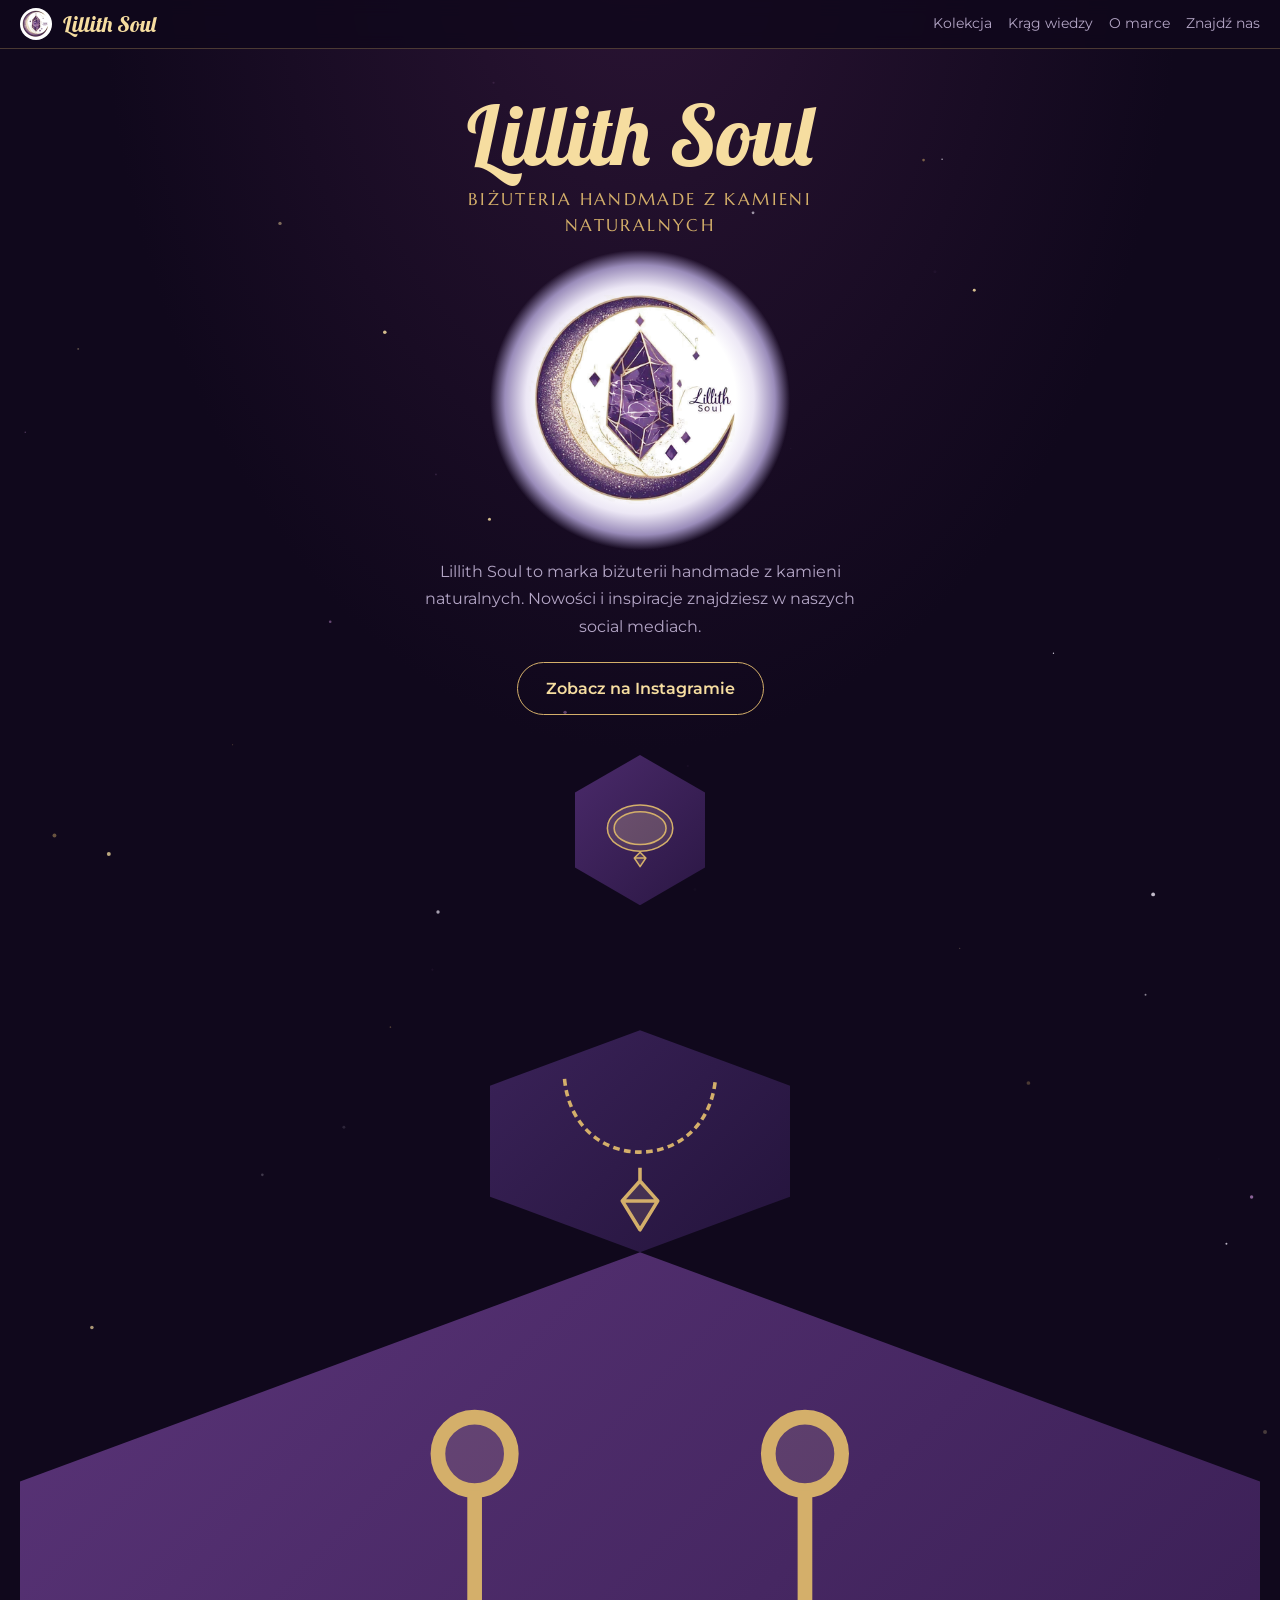
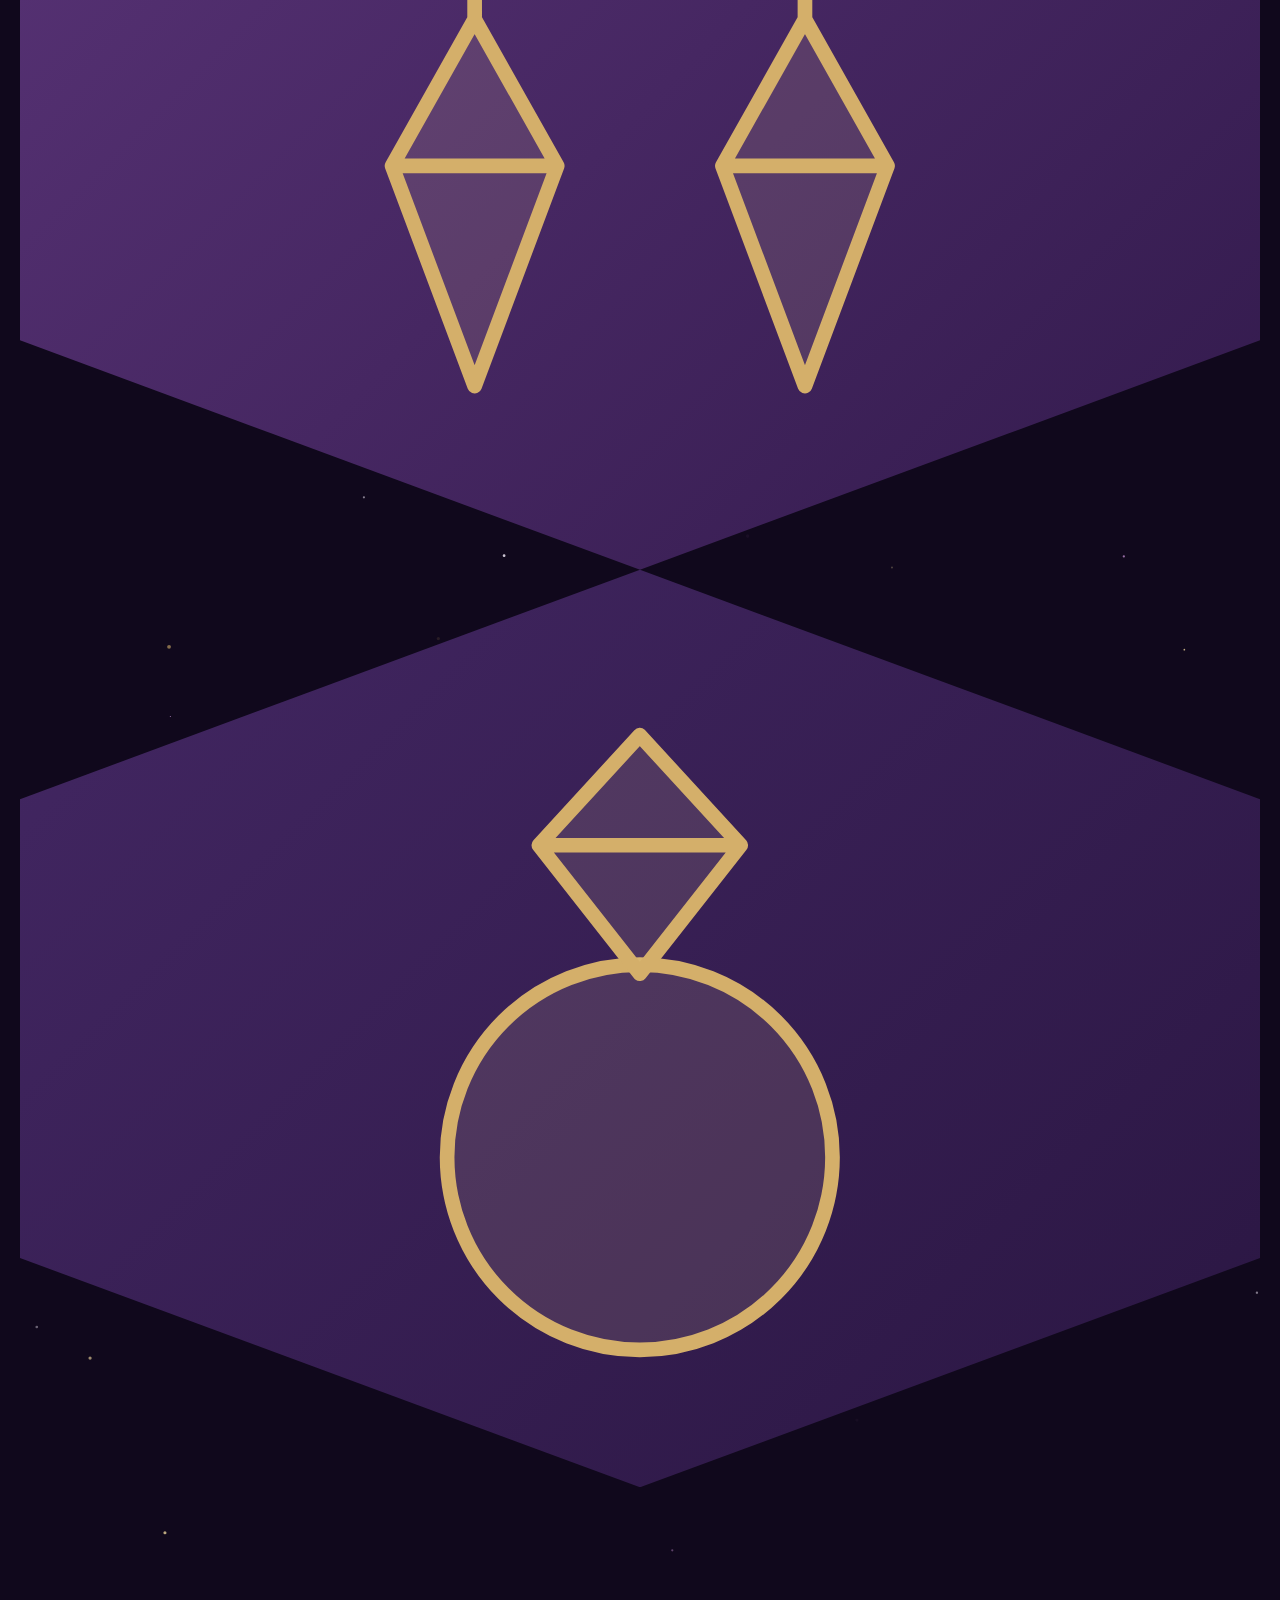
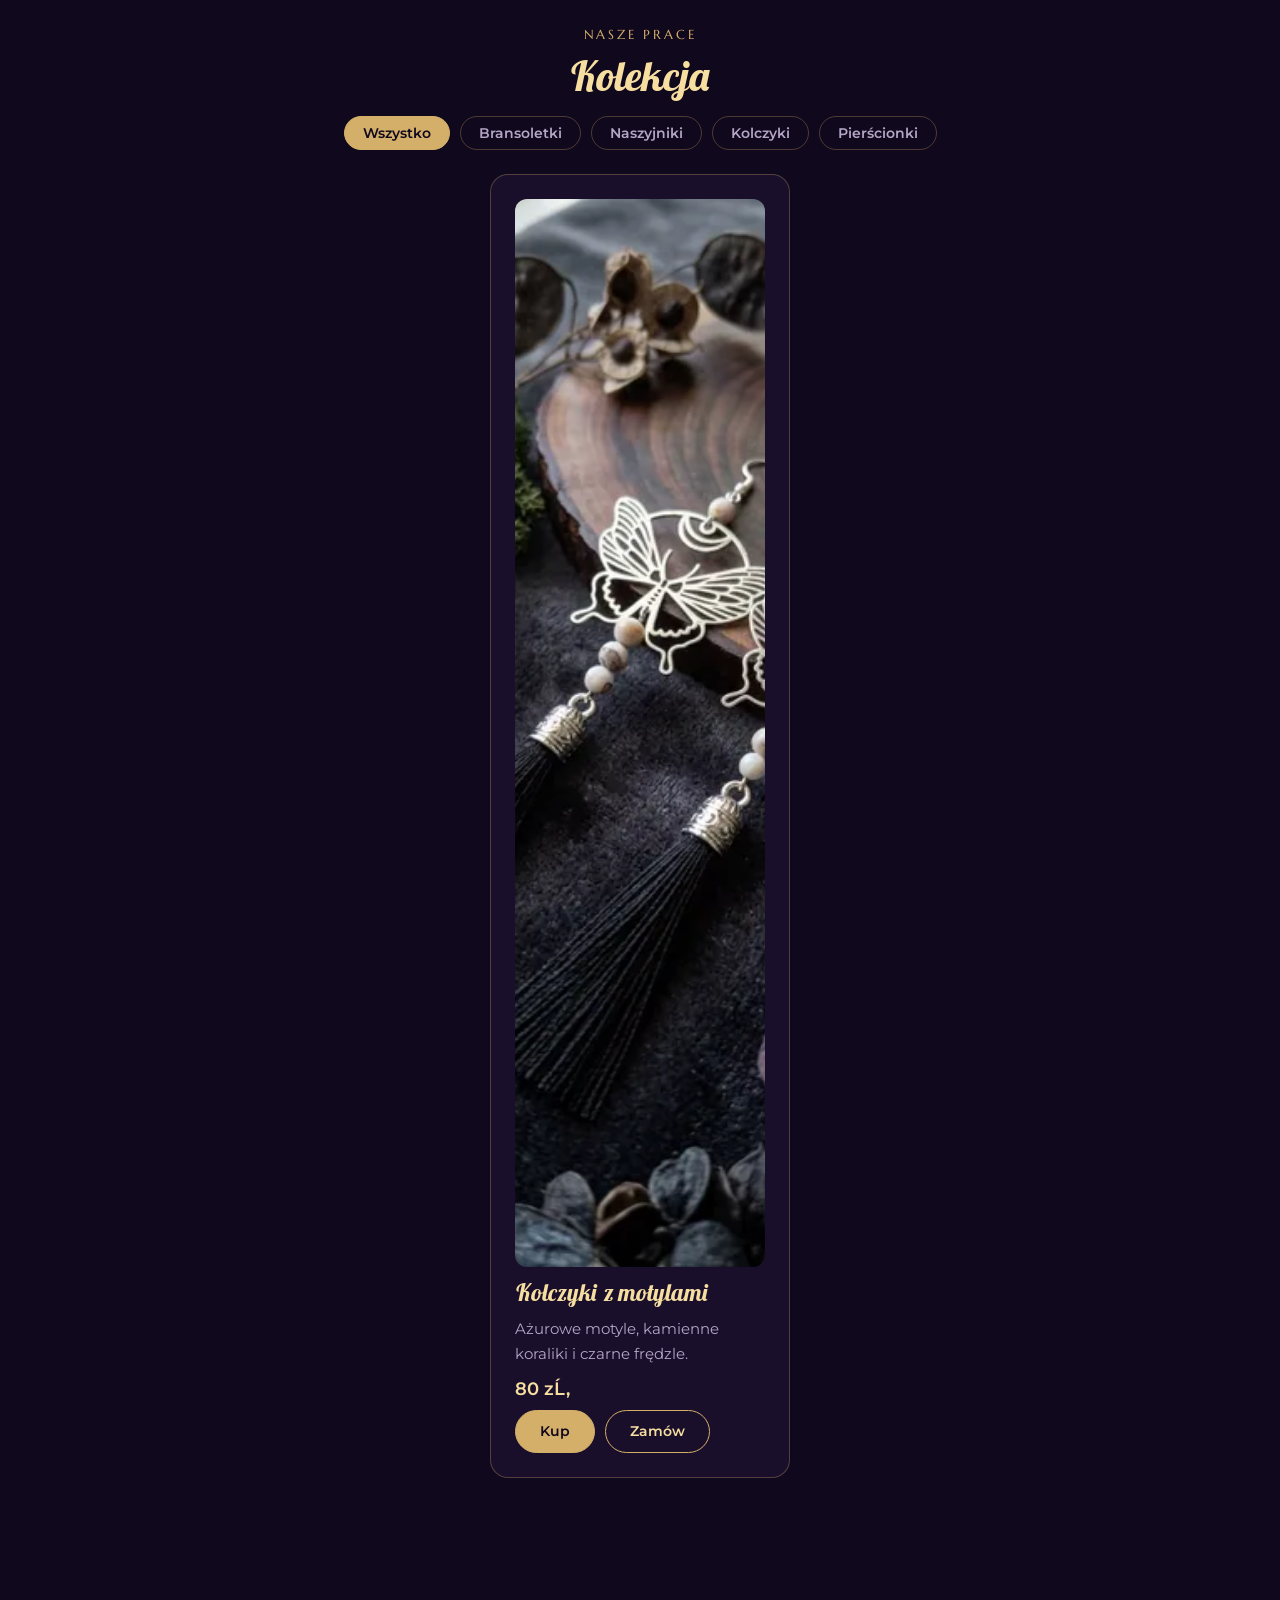
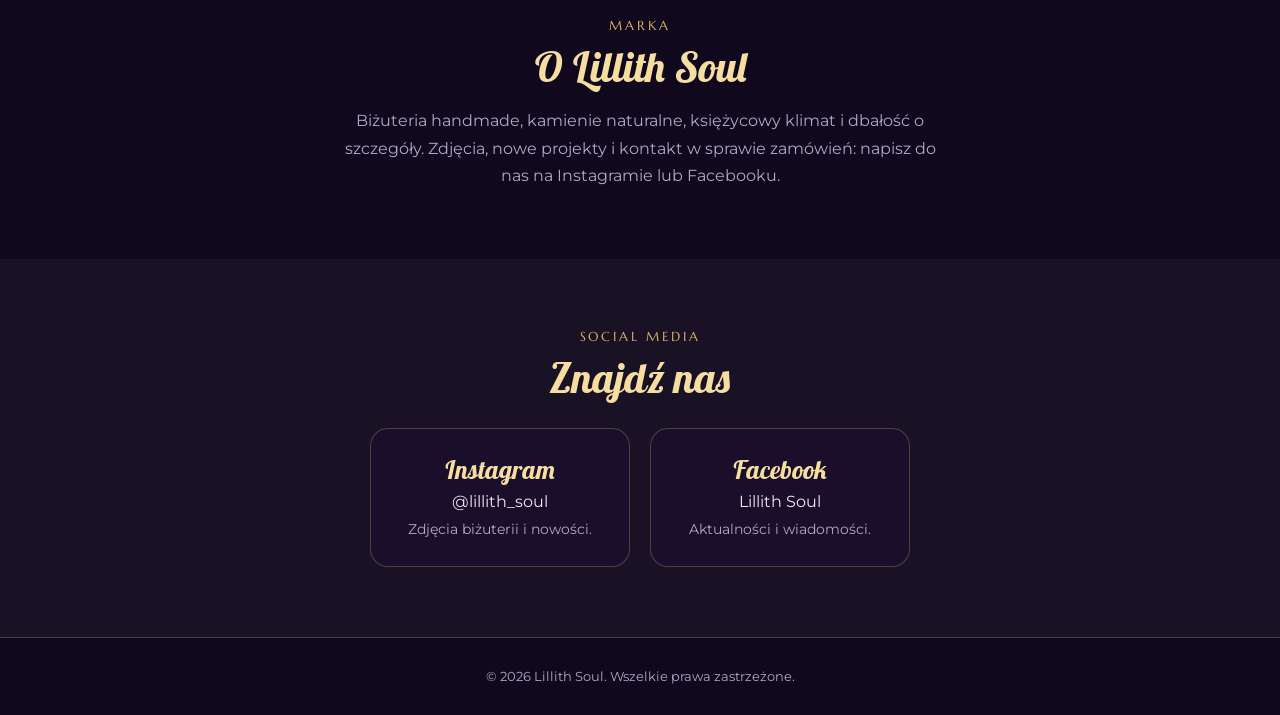
==== commit 04c0df02: "Collection with filters" ====
--- a/index.html
+++ b/index.html
@@ -29,7 +29,7 @@
   <nav class="nav" aria-label="Menu główne">
     <a class="nav-brand" href="#top"><img src="images/emblem-64.webp" width="32" height="32" alt=""><span>Lillith Soul</span></a>
     <div class="nav-right">
-
+      <a href="#products">Kolekcja</a>
       <a href="krag-wiedzy/">Krąg wiedzy</a>
       <a href="#about">O marce</a>
       <a href="#follow">Znajdź nas</a>
@@ -47,14 +47,36 @@
         <p class="intro reveal">Lillith Soul to marka biżuterii handmade z kamieni naturalnych. Nowości i inspiracje znajdziesz w naszych social mediach.</p>
         <a class="btn reveal" href="https://www.instagram.com/lillith_soul" rel="noopener">Zobacz na Instagramie</a>
       </div>
-      <div class="hexes" aria-hidden="true">
-        <div class="hex hx1" data-parallax="22"><svg viewBox="0 0 100 100"><!-- bracelet --><ellipse cx="50" cy="48" rx="34" ry="24"/><ellipse cx="50" cy="48" rx="27" ry="17"/><path d="M50 73 56 79 50 88 44 79Z M44 79H56"/></svg></div>
-        <div class="hex hx2" data-parallax="30"><svg viewBox="0 0 100 100"><!-- necklace --><path d="M16 22C20 66 80 66 84 22" fill="none" stroke-dasharray="3 2"/><path d="M50 62V68 M50 68 58 77 50 90 42 77Z M42 77H58"/></svg></div>
-        <div class="hex hx3" data-parallax="14"><svg viewBox="0 0 100 100"><!-- earrings --><circle cx="32" cy="22" r="4"/><path d="M32 26V40 M32 40 41 56 32 80 23 56Z M23 56H41"/><circle cx="68" cy="22" r="4"/><path d="M68 26V40 M68 40 77 56 68 80 59 56Z M59 56H77"/></svg></div>
-        <div class="hex hx4" data-parallax="26"><svg viewBox="0 0 100 100"><!-- ring --><circle cx="50" cy="64" r="21"/><path d="M50 18 61 30 50 44 39 30Z M39 30H61"/></svg></div>
+      <div class="hexes">
+        <a class="hex hx1" data-parallax="22" href="#products" data-kind-link="bransoletki" aria-label="Pokaż w kolekcji: bransoletki"><svg viewBox="0 0 100 100"><!-- bracelet --><ellipse cx="50" cy="48" rx="34" ry="24"/><ellipse cx="50" cy="48" rx="27" ry="17"/><path d="M50 73 56 79 50 88 44 79Z M44 79H56"/></svg></div>
+        <a class="hex hx2" data-parallax="30" href="#products" data-kind-link="naszyjniki" aria-label="Pokaż w kolekcji: naszyjniki"><svg viewBox="0 0 100 100"><!-- necklace --><path d="M16 22C20 66 80 66 84 22" fill="none" stroke-dasharray="3 2"/><path d="M50 62V68 M50 68 58 77 50 90 42 77Z M42 77H58"/></svg></div>
+        <a class="hex hx3" data-parallax="14" href="#products" data-kind-link="kolczyki" aria-label="Pokaż w kolekcji: kolczyki"><svg viewBox="0 0 100 100"><!-- earrings --><circle cx="32" cy="22" r="4"/><path d="M32 26V40 M32 40 41 56 32 80 23 56Z M23 56H41"/><circle cx="68" cy="22" r="4"/><path d="M68 26V40 M68 40 77 56 68 80 59 56Z M59 56H77"/></svg></div>
+        <a class="hex hx4" data-parallax="26" href="#products" data-kind-link="pierscionki" aria-label="Pokaż w kolekcji: pierścionki"><svg viewBox="0 0 100 100"><!-- ring --><circle cx="50" cy="64" r="21"/><path d="M50 18 61 30 50 44 39 30Z M39 30H61"/></svg></a>
       </div>
     </div>
   </header>
+
+  <section class="section" id="products">
+    <p class="eyebrow reveal">Nasze prace</p>
+    <h2 class="reveal">Kolekcja</h2>
+    <div class="filters reveal" role="group" aria-label="Filtruj produkty">
+      <button type="button" class="chip is-active" data-filter="all" aria-pressed="true">Wszystko</button>
+      <button type="button" class="chip" data-filter="bransoletki" aria-pressed="false">Bransoletki</button>
+      <button type="button" class="chip" data-filter="naszyjniki" aria-pressed="false">Naszyjniki</button>
+      <button type="button" class="chip" data-filter="kolczyki" aria-pressed="false">Kolczyki</button>
+      <button type="button" class="chip" data-filter="pierscionki" aria-pressed="false">Pierścionki</button>
+    </div>
+    <div class="grid">
+      <article class="card reveal" id="p-kolczyki-motyle" data-kind="kolczyki">
+        <button type="button" class="card-media" data-full="images/jewellery/kolczyki-motyle-800.webp" aria-label="Kolczyki z motylami, czarnymi frędzlami i kamiennymi koralikami"><img src="images/jewellery/kolczyki-motyle-800.webp" srcset="images/jewellery/kolczyki-motyle-480.webp 480w, images/jewellery/kolczyki-motyle-800.webp 800w" sizes="(max-width: 600px) 90vw, 300px" width="800" height="1068" alt="Kolczyki z motylami, czarnymi frędzlami i kamiennymi koralikami" loading="lazy" decoding="async"></button>
+        <h3>Kolczyki z motylami</h3>
+        <p>Ażurowe motyle, kamienne koraliki i czarne frędzle.</p>
+        <p class="price">80 zĹ‚</p>
+        <div class="buy"><a class="btn" href="https://ig.me/m/lillith_soul" rel="noopener">Kup</a><a class="btn btn-ghost" href="https://ig.me/m/lillith_soul" rel="noopener">Zamów</a></div>
+      </article>
+    </div>
+    <p class="text products-soon" hidden>Ta kategoria pojawi się wkrótce.</p>
+  </section>
 
   <section class="section" id="about">
     <p class="eyebrow reveal">Marka</p>
--- a/style.css
+++ b/style.css
@@ -138,3 +138,11 @@
 .kdesc,.kpanel .text,.article p{text-align:justify;-webkit-hyphens:auto;hyphens:auto}
 .kdesc,.kpanel .text,.article p{text-justify:inter-word;word-spacing:-.02em}
 .kpic img.kmain{transform:scale(var(--s,1));transform-origin:center 60%}
+.grid .card p.price{font:600 1.15rem Montserrat,sans-serif;color:var(--gold-l)}
+.buy{display:flex;gap:10px;margin-top:auto}
+.grid .btn{padding:9px 24px;font-size:.85rem}
+.buy .btn:first-child{background:var(--gold);color:var(--bg)}
+.buy .btn:first-child:hover{background:var(--gold-l)}
+a.hex{cursor:pointer}
+a.hex:focus-visible{outline:2px solid var(--gold-l);outline-offset:-4px}
+.products-soon{margin-top:28px}
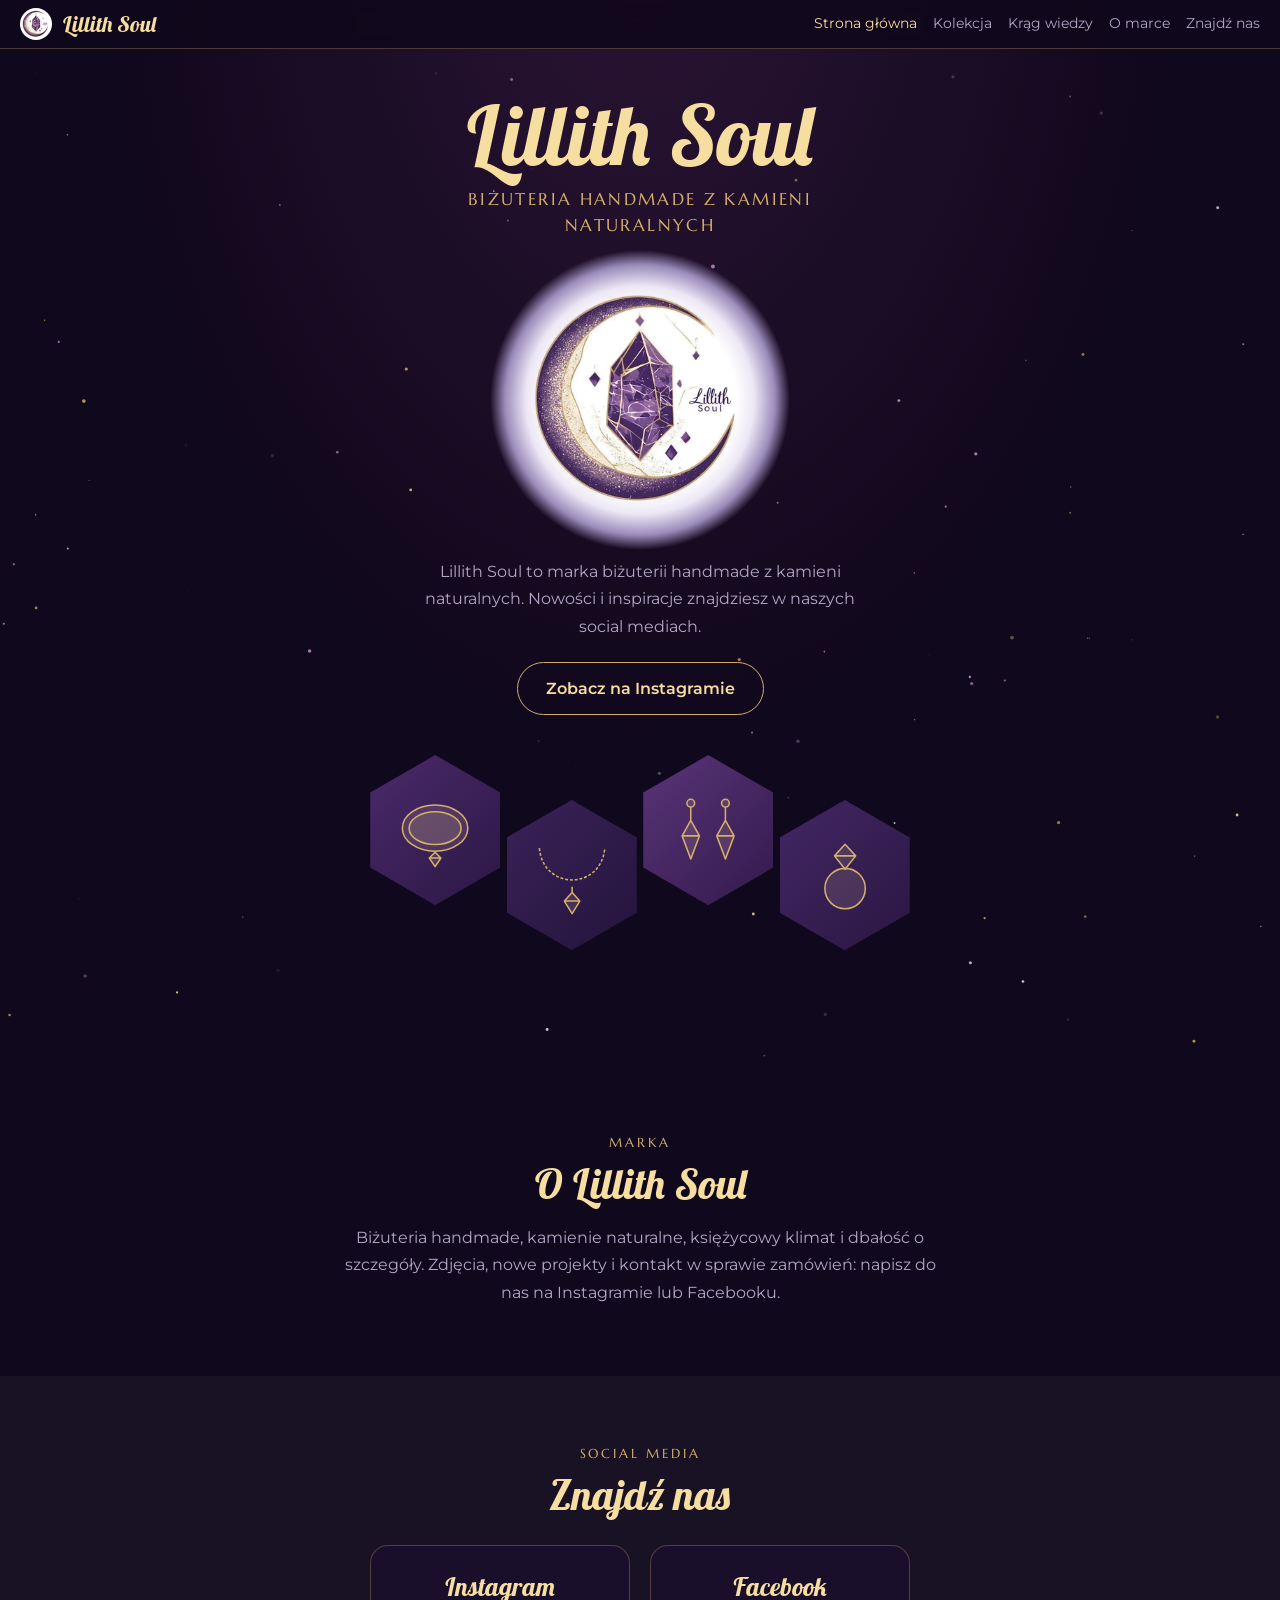
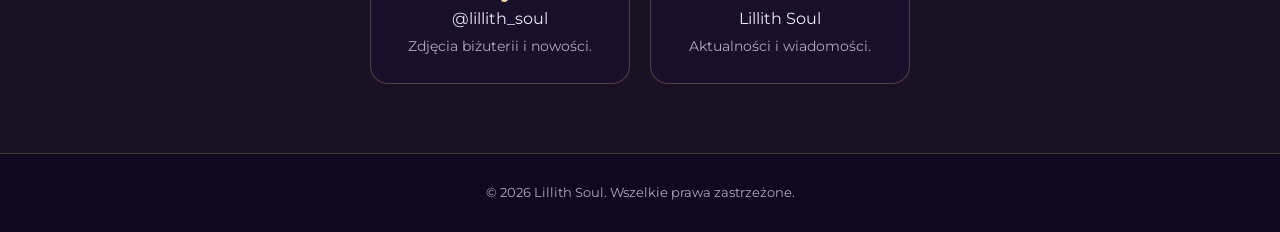
==== commit 4e03ba05: "Collection page" ====
--- a/index.html
+++ b/index.html
@@ -29,7 +29,8 @@
   <nav class="nav" aria-label="Menu główne">
     <a class="nav-brand" href="#top"><img src="images/emblem-64.webp" width="32" height="32" alt=""><span>Lillith Soul</span></a>
     <div class="nav-right">
-      <a href="#products">Kolekcja</a>
+<a href="#top">Strona główna</a>
+      <a href="kolekcja/">Kolekcja</a>
       <a href="krag-wiedzy/">Krąg wiedzy</a>
       <a href="#about">O marce</a>
       <a href="#follow">Znajdź nas</a>
@@ -48,35 +49,13 @@
         <a class="btn reveal" href="https://www.instagram.com/lillith_soul" rel="noopener">Zobacz na Instagramie</a>
       </div>
       <div class="hexes">
-        <a class="hex hx1" data-parallax="22" href="#products" data-kind-link="bransoletki" aria-label="Pokaż w kolekcji: bransoletki"><svg viewBox="0 0 100 100"><!-- bracelet --><ellipse cx="50" cy="48" rx="34" ry="24"/><ellipse cx="50" cy="48" rx="27" ry="17"/><path d="M50 73 56 79 50 88 44 79Z M44 79H56"/></svg></div>
-        <a class="hex hx2" data-parallax="30" href="#products" data-kind-link="naszyjniki" aria-label="Pokaż w kolekcji: naszyjniki"><svg viewBox="0 0 100 100"><!-- necklace --><path d="M16 22C20 66 80 66 84 22" fill="none" stroke-dasharray="3 2"/><path d="M50 62V68 M50 68 58 77 50 90 42 77Z M42 77H58"/></svg></div>
-        <a class="hex hx3" data-parallax="14" href="#products" data-kind-link="kolczyki" aria-label="Pokaż w kolekcji: kolczyki"><svg viewBox="0 0 100 100"><!-- earrings --><circle cx="32" cy="22" r="4"/><path d="M32 26V40 M32 40 41 56 32 80 23 56Z M23 56H41"/><circle cx="68" cy="22" r="4"/><path d="M68 26V40 M68 40 77 56 68 80 59 56Z M59 56H77"/></svg></div>
-        <a class="hex hx4" data-parallax="26" href="#products" data-kind-link="pierscionki" aria-label="Pokaż w kolekcji: pierścionki"><svg viewBox="0 0 100 100"><!-- ring --><circle cx="50" cy="64" r="21"/><path d="M50 18 61 30 50 44 39 30Z M39 30H61"/></svg></a>
+        <a class="hex hx1" data-parallax="22" href="kolekcja/#bransoletki" aria-label="Pokaż w kolekcji: bransoletki"><svg viewBox="0 0 100 100"><!-- bracelet --><ellipse cx="50" cy="48" rx="34" ry="24"/><ellipse cx="50" cy="48" rx="27" ry="17"/><path d="M50 73 56 79 50 88 44 79Z M44 79H56"/></svg></a>
+        <a class="hex hx2" data-parallax="30" href="kolekcja/#naszyjniki" aria-label="Pokaż w kolekcji: naszyjniki"><svg viewBox="0 0 100 100"><!-- necklace --><path d="M16 22C20 66 80 66 84 22" fill="none" stroke-dasharray="3 2"/><path d="M50 62V68 M50 68 58 77 50 90 42 77Z M42 77H58"/></svg></a>
+        <a class="hex hx3" data-parallax="14" href="kolekcja/#kolczyki" aria-label="Pokaż w kolekcji: kolczyki"><svg viewBox="0 0 100 100"><!-- earrings --><circle cx="32" cy="22" r="4"/><path d="M32 26V40 M32 40 41 56 32 80 23 56Z M23 56H41"/><circle cx="68" cy="22" r="4"/><path d="M68 26V40 M68 40 77 56 68 80 59 56Z M59 56H77"/></svg></a>
+        <a class="hex hx4" data-parallax="26" href="kolekcja/#pierscionki" aria-label="Pokaż w kolekcji: pierścionki"><svg viewBox="0 0 100 100"><!-- ring --><circle cx="50" cy="64" r="21"/><path d="M50 18 61 30 50 44 39 30Z M39 30H61"/></svg></a>
       </div>
     </div>
   </header>
-
-  <section class="section" id="products">
-    <p class="eyebrow reveal">Nasze prace</p>
-    <h2 class="reveal">Kolekcja</h2>
-    <div class="filters reveal" role="group" aria-label="Filtruj produkty">
-      <button type="button" class="chip is-active" data-filter="all" aria-pressed="true">Wszystko</button>
-      <button type="button" class="chip" data-filter="bransoletki" aria-pressed="false">Bransoletki</button>
-      <button type="button" class="chip" data-filter="naszyjniki" aria-pressed="false">Naszyjniki</button>
-      <button type="button" class="chip" data-filter="kolczyki" aria-pressed="false">Kolczyki</button>
-      <button type="button" class="chip" data-filter="pierscionki" aria-pressed="false">Pierścionki</button>
-    </div>
-    <div class="grid">
-      <article class="card reveal" id="p-kolczyki-motyle" data-kind="kolczyki">
-        <button type="button" class="card-media" data-full="images/jewellery/kolczyki-motyle-800.webp" aria-label="Kolczyki z motylami, czarnymi frędzlami i kamiennymi koralikami"><img src="images/jewellery/kolczyki-motyle-800.webp" srcset="images/jewellery/kolczyki-motyle-480.webp 480w, images/jewellery/kolczyki-motyle-800.webp 800w" sizes="(max-width: 600px) 90vw, 300px" width="800" height="1068" alt="Kolczyki z motylami, czarnymi frędzlami i kamiennymi koralikami" loading="lazy" decoding="async"></button>
-        <h3>Kolczyki z motylami</h3>
-        <p>Ażurowe motyle, kamienne koraliki i czarne frędzle.</p>
-        <p class="price">80 zĹ‚</p>
-        <div class="buy"><a class="btn" href="https://ig.me/m/lillith_soul" rel="noopener">Kup</a><a class="btn btn-ghost" href="https://ig.me/m/lillith_soul" rel="noopener">Zamów</a></div>
-      </article>
-    </div>
-    <p class="text products-soon" hidden>Ta kategoria pojawi się wkrótce.</p>
-  </section>
 
   <section class="section" id="about">
     <p class="eyebrow reveal">Marka</p>
--- a/style.css
+++ b/style.css
@@ -58,13 +58,13 @@
 .chip{font:600 .85rem Montserrat,sans-serif;padding:8px 18px;border-radius:999px;border:1px solid var(--line);background:transparent;color:var(--muted);cursor:pointer;transition:.2s}
 .chip:hover{border-color:var(--gold);color:var(--gold-l)}
 .chip.is-active{background:var(--gold);border-color:var(--gold);color:var(--bg)}
-.grid{max-width:1000px;margin:24px auto 0;display:grid;grid-template-columns:repeat(auto-fit,minmax(260px,300px));justify-content:center;gap:22px;text-align:left}
+.grid{max-width:1000px;margin:24px auto 0;display:grid;grid-template-columns:repeat(auto-fit,300px);justify-content:center;gap:22px;text-align:left}
 .grid .card{width:auto;gap:10px}
 .grid .card h3{margin:0;font:italic 700 1.5rem "Lobster Two",cursive;color:var(--gold-l)}
 .grid .card p{margin:0;color:var(--muted);font-size:.92rem}
 .grid .btn{align-self:flex-start;margin-top:auto;padding:9px 20px;font-size:.85rem}
 .card-media{display:block;width:100%;padding:0;border:0;background:none;border-radius:12px;overflow:hidden;cursor:zoom-in}
-.card-media img{display:block;width:100%;aspect-ratio:1;object-fit:cover;transition:transform .5s}
+.card-media img{display:block;width:100%;height:auto;aspect-ratio:3/4;object-fit:cover;transition:transform .5s}
 .card:hover .card-media img{transform:scale(1.05)}
 .lightbox{border:0;padding:0;background:transparent;max-width:min(92vw,900px);max-height:92vh;overflow:visible}
 .lightbox::backdrop{background:rgba(10,4,20,.88)}
@@ -146,3 +146,4 @@
 a.hex{cursor:pointer}
 a.hex:focus-visible{outline:2px solid var(--gold-l);outline-offset:-4px}
 .products-soon{margin-top:28px}
+.page>.btn{margin-top:56px}
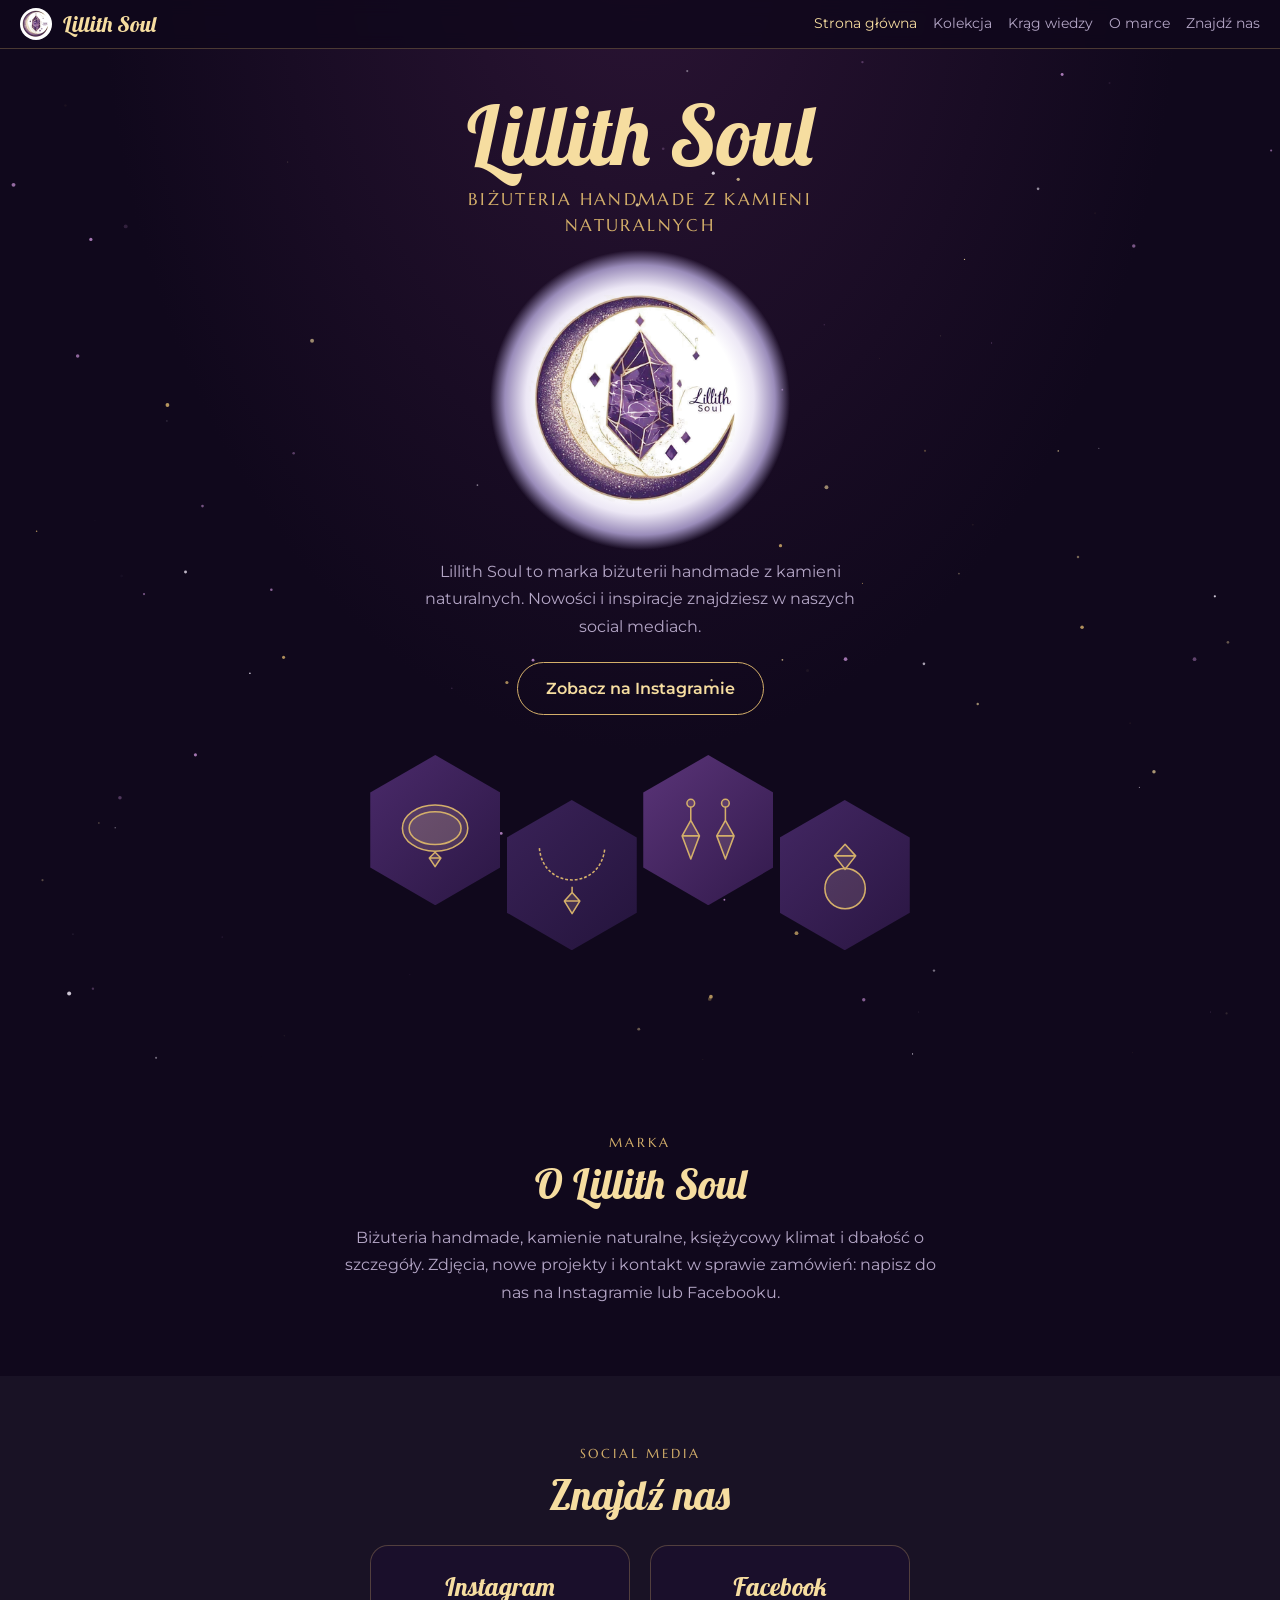
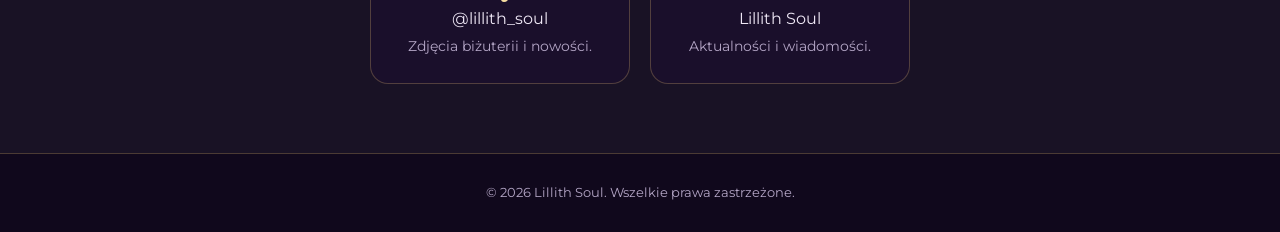
==== commit 75d99a6a: "Self-hosted fonts" ====
--- a/index.html
+++ b/index.html
@@ -16,9 +16,7 @@
   <meta property="og:title" content="Lillith Soul">
   <meta property="og:description" content="Biżuteria handmade z kamieni naturalnych.">
   <meta property="og:image" content="https://lillith-soul.github.io/images/emblem.png">
-  <link rel="preconnect" href="https://fonts.googleapis.com">
-  <link rel="preconnect" href="https://fonts.gstatic.com" crossorigin>
-  <link href="https://fonts.googleapis.com/css2?family=Lobster+Two:ital,wght@1,700&family=Marcellus&family=Montserrat:wght@400;600&display=swap" rel="stylesheet">
+  <link rel="preload" href="fonts/lobster-two-italic-700.woff2" as="font" type="font/woff2" crossorigin>
   <link rel="stylesheet" href="style.css">
   <script>document.documentElement.classList.add('js')</script>
   <script src="script.js" defer></script>
--- a/style.css
+++ b/style.css
@@ -1,3 +1,8 @@
+/* self-hosted fonts (Latin + Latin Extended, so Polish letters render in every font) */
+@font-face{font-family:"Lobster Two";font-style:italic;font-weight:700;font-display:swap;src:url(fonts/lobster-two-italic-700.woff2) format("woff2")}
+@font-face{font-family:Marcellus;font-style:normal;font-weight:400;font-display:swap;src:url(fonts/marcellus-400.woff2) format("woff2")}
+@font-face{font-family:Montserrat;font-style:normal;font-weight:400;font-display:swap;src:url(fonts/montserrat-400.woff2) format("woff2")}
+@font-face{font-family:Montserrat;font-style:normal;font-weight:600;font-display:swap;src:url(fonts/montserrat-600.woff2) format("woff2")}
 :root{--bg:#10081c;--bg2:#1a0f2b;--gold:#d4af6a;--gold-l:#f6dda0;--text:#efe8f6;--muted:#b4a6c6;--line:rgba(212,175,106,.3)}
 *{box-sizing:border-box}html{scroll-behavior:smooth;background:#10081c}
 body{margin:0;min-height:100vh;color:var(--text);font:400 16px/1.7 Montserrat,system-ui,sans-serif;background:radial-gradient(ellipse at 50% -10%,#2b1434 0,var(--bg) 60%) fixed}
@@ -141,9 +146,27 @@
 .grid .card p.price{font:600 1.15rem Montserrat,sans-serif;color:var(--gold-l)}
 .buy{display:flex;gap:10px;margin-top:auto}
 .grid .btn{padding:9px 24px;font-size:.85rem}
-.buy .btn:first-child{background:var(--gold);color:var(--bg)}
-.buy .btn:first-child:hover{background:var(--gold-l)}
 a.hex{cursor:pointer}
 a.hex:focus-visible{outline:2px solid var(--gold-l);outline-offset:-4px}
 .products-soon{margin-top:28px}
 .page>.btn{margin-top:56px}
+.pview{border:1px solid var(--line);border-radius:18px;padding:0;background:var(--bg2);color:var(--text,inherit);width:min(92vw,640px);max-height:92vh;overflow:hidden;text-align:left;position:relative}
+.pview[open]{display:flex;flex-direction:column}
+.pview::backdrop{background:rgba(10,4,20,.88)}
+.pview>img{display:block;width:100%;flex:0 1 auto;min-height:0;max-height:55vh;object-fit:contain;background:#0d0716}
+.pview .lightbox-close{position:absolute;top:10px;right:10px;z-index:2}
+.pv-body{padding:22px 26px 28px;overflow:auto;flex:1 1 auto;min-height:0}
+.pv-body h3{margin:0 0 4px;font:italic 700 1.9rem "Lobster Two",cursive;color:var(--gold-l)}
+.pv-body .price{margin:0 0 14px;font:600 1.15rem Montserrat,sans-serif;color:var(--gold-l)}
+.pv-desc{color:var(--muted);line-height:1.65;margin-bottom:20px}
+.pv-desc p{margin:0 0 12px}
+.pv-desc ul{margin:0 0 14px;padding-left:20px}
+.pv-desc li{margin:0 0 8px}
+.pv-desc strong{color:var(--gold-l);font-weight:600}
+.card-media{position:relative}
+.kul{margin:0 0 14px;padding-left:20px;text-align:justify;-webkit-hyphens:auto;hyphens:auto}
+.kul li{margin:0 0 10px}
+.kul strong{color:var(--gold-l);font-weight:600}
+.kh{margin:22px 0 10px;font:400 .95rem Marcellus,serif;letter-spacing:.2em;text-transform:uppercase;color:var(--gold);text-align:left}
+.grid .card-more{background:var(--gold);color:var(--bg);cursor:pointer;font-family:inherit}
+.grid .card-more:hover{background:var(--gold-l)}
